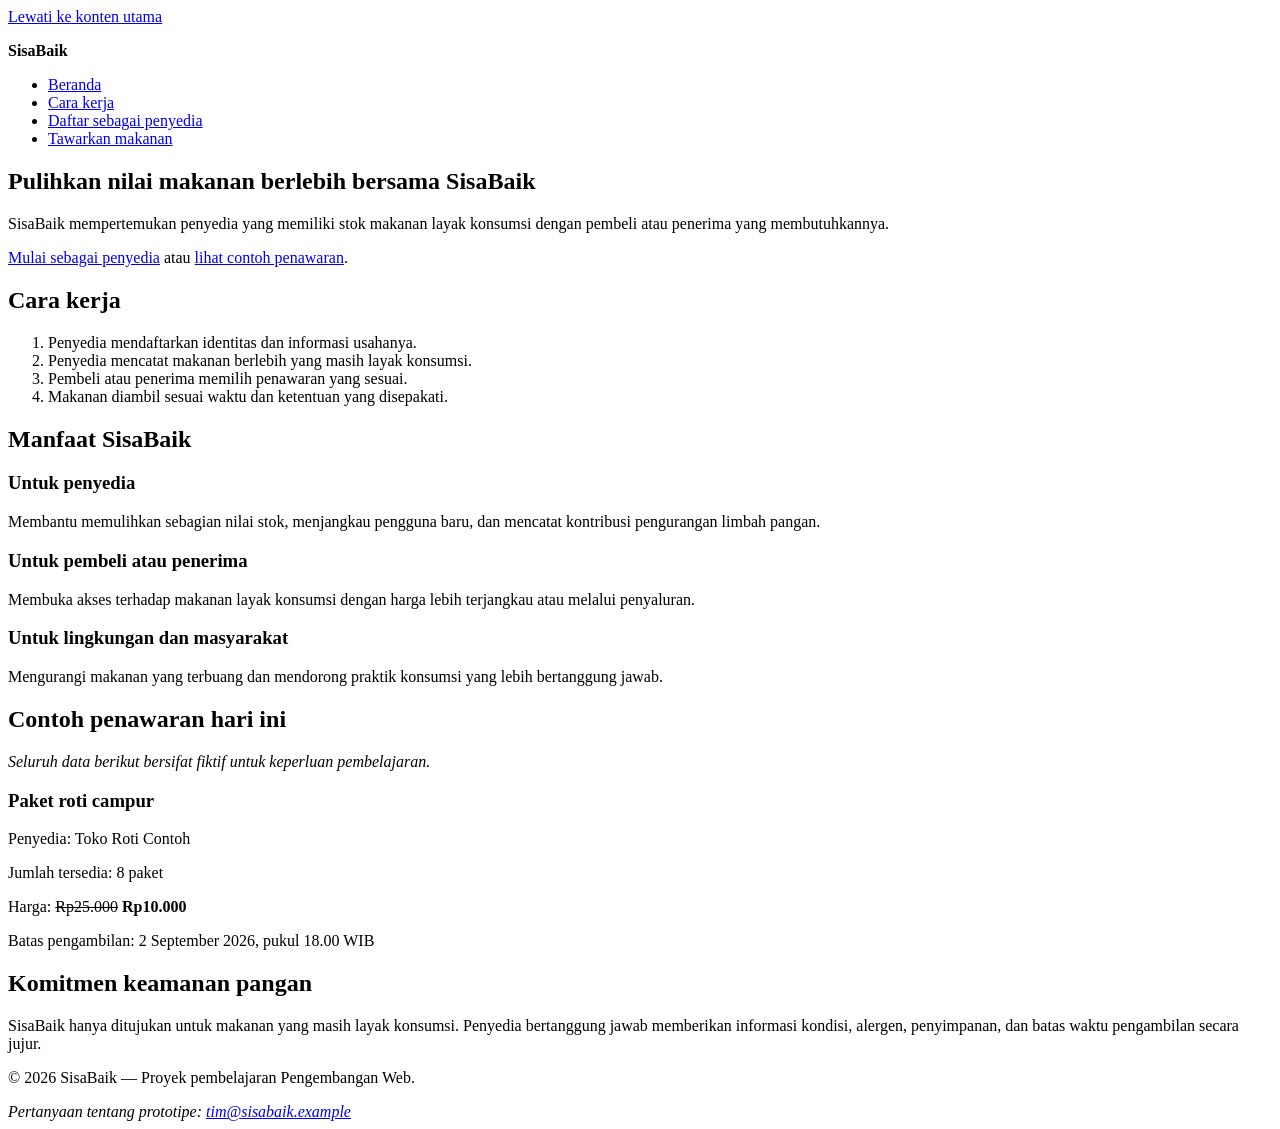
==== index.html @ 8b69a057 "feat: add semantic SisaBaik information page" ====
<!doctype html>
<html lang="id">
<head>
    <meta charset="utf-8">
    <meta name="viewport" content="width=device-width, initial-scale=1">
    <meta
        name="description"
        content="SisaBaik membantu penyedia menawarkan makanan berlebih agar tetap bernilai, terjangkau, dan tidak terbuang."
    >
    <title>Beranda | SisaBaik</title>
</head>

<body>
    <a href="#konten-utama">Lewati ke konten utama</a>

    <header>
        <p><strong>SisaBaik</strong></p>

        <nav aria-label="Navigasi utama">
            <ul>
                <li><a href="index.html" aria-current="page">Beranda</a></li>
                <li><a href="#cara-kerja">Cara kerja</a></li>
                <li><a href="daftar-penyedia.html">Daftar sebagai penyedia</a></li>
                <li><a href="tawarkan-makanan.html">Tawarkan makanan</a></li>
            </ul>
        </nav>
    </header>

    <main id="konten-utama" tabindex="-1">
        <section aria-labelledby="judul-utama">
            <h1 id="judul-utama">Pulihkan nilai makanan berlebih bersama SisaBaik</h1>

            <p>
                SisaBaik mempertemukan penyedia yang memiliki stok makanan layak
                konsumsi dengan pembeli atau penerima yang membutuhkannya.
            </p>

            <p>
            <a href="daftar-penyedia.html">Mulai sebagai penyedia</a>
            atau 
            <a href="#penawaran-contoh">lihat contoh penawaran</a>. 
        </p>
        </section>

    <section id="cara-kerja" aria-labelledby="judul-cara-kerja">
    <h2 id="judul-cara-kerja">Cara kerja</h2>

    <ol>
        <li>Penyedia mendaftarkan identitas dan informasi usahanya.</li>
        <li>Penyedia mencatat makanan berlebih yang masih layak konsumsi.</li>
        <li>Pembeli atau penerima memilih penawaran yang sesuai.</li>
        <li>Makanan diambil sesuai waktu dan ketentuan yang disepakati.</li>
    </ol>
</section>

<section aria-labelledby="judul-manfaat">
    <h2 id="judul-manfaat">Manfaat SisaBaik</h2>

    <article>
        <h3>Untuk penyedia</h3>
        <p>
            Membantu memulihkan sebagian nilai stok, menjangkau pengguna baru,
            dan mencatat kontribusi pengurangan limbah pangan.
        </p>
    </article>

    <article>
        <h3>Untuk pembeli atau penerima</h3>
        <p>
            Membuka akses terhadap makanan layak konsumsi dengan harga lebih
            terjangkau atau melalui penyaluran.
        </p>
    </article>

    <article>
        <h3>Untuk lingkungan dan masyarakat</h3>
        <p>
            Mengurangi makanan yang terbuang dan mendorong praktik konsumsi
            yang lebih bertanggung jawab.
        </p>
    </article>
</section>

<section id="penawaran-contoh" aria-labelledby="judul-penawaran">
    <h2 id="judul-penawaran">Contoh penawaran hari ini</h2>

    <p>
        <em>Seluruh data berikut bersifat fiktif untuk keperluan pembelajaran.</em>
    </p>

    <article>
        <h3>Paket roti campur</h3>

        <p>Penyedia: Toko Roti Contoh</p>

        <p>Jumlah tersedia: <data value="8">8 paket</data></p>

        <p>Harga: <del>Rp25.000</del> <strong>Rp10.000</strong></p>

        <p>
            Batas pengambilan:
            <time datetime="2026-09-02T18:00:00+07:00">
                2 September 2026, pukul 18.00 WIB
            </time>
        </p>
    </article>
</section>

<section aria-labelledby="judul-keamanan">
    <h2 id="judul-keamanan">Komitmen keamanan pangan</h2>

    <p>
        SisaBaik hanya ditujukan untuk makanan yang masih layak konsumsi.
        Penyedia bertanggung jawab memberikan informasi kondisi, alergen,
        penyimpanan, dan batas waktu pengambilan secara jujur.
    </p>
</section>
</main>

<footer>
    <p>&copy; 2026 SisaBaik — Proyek pembelajaran Pengembangan Web.</p>

    <address>
        Pertanyaan tentang prototipe:
        <a href="mailto:tim@sisabaik.example">tim@sisabaik.example</a>
    </address>
</footer>

</body>
</html>
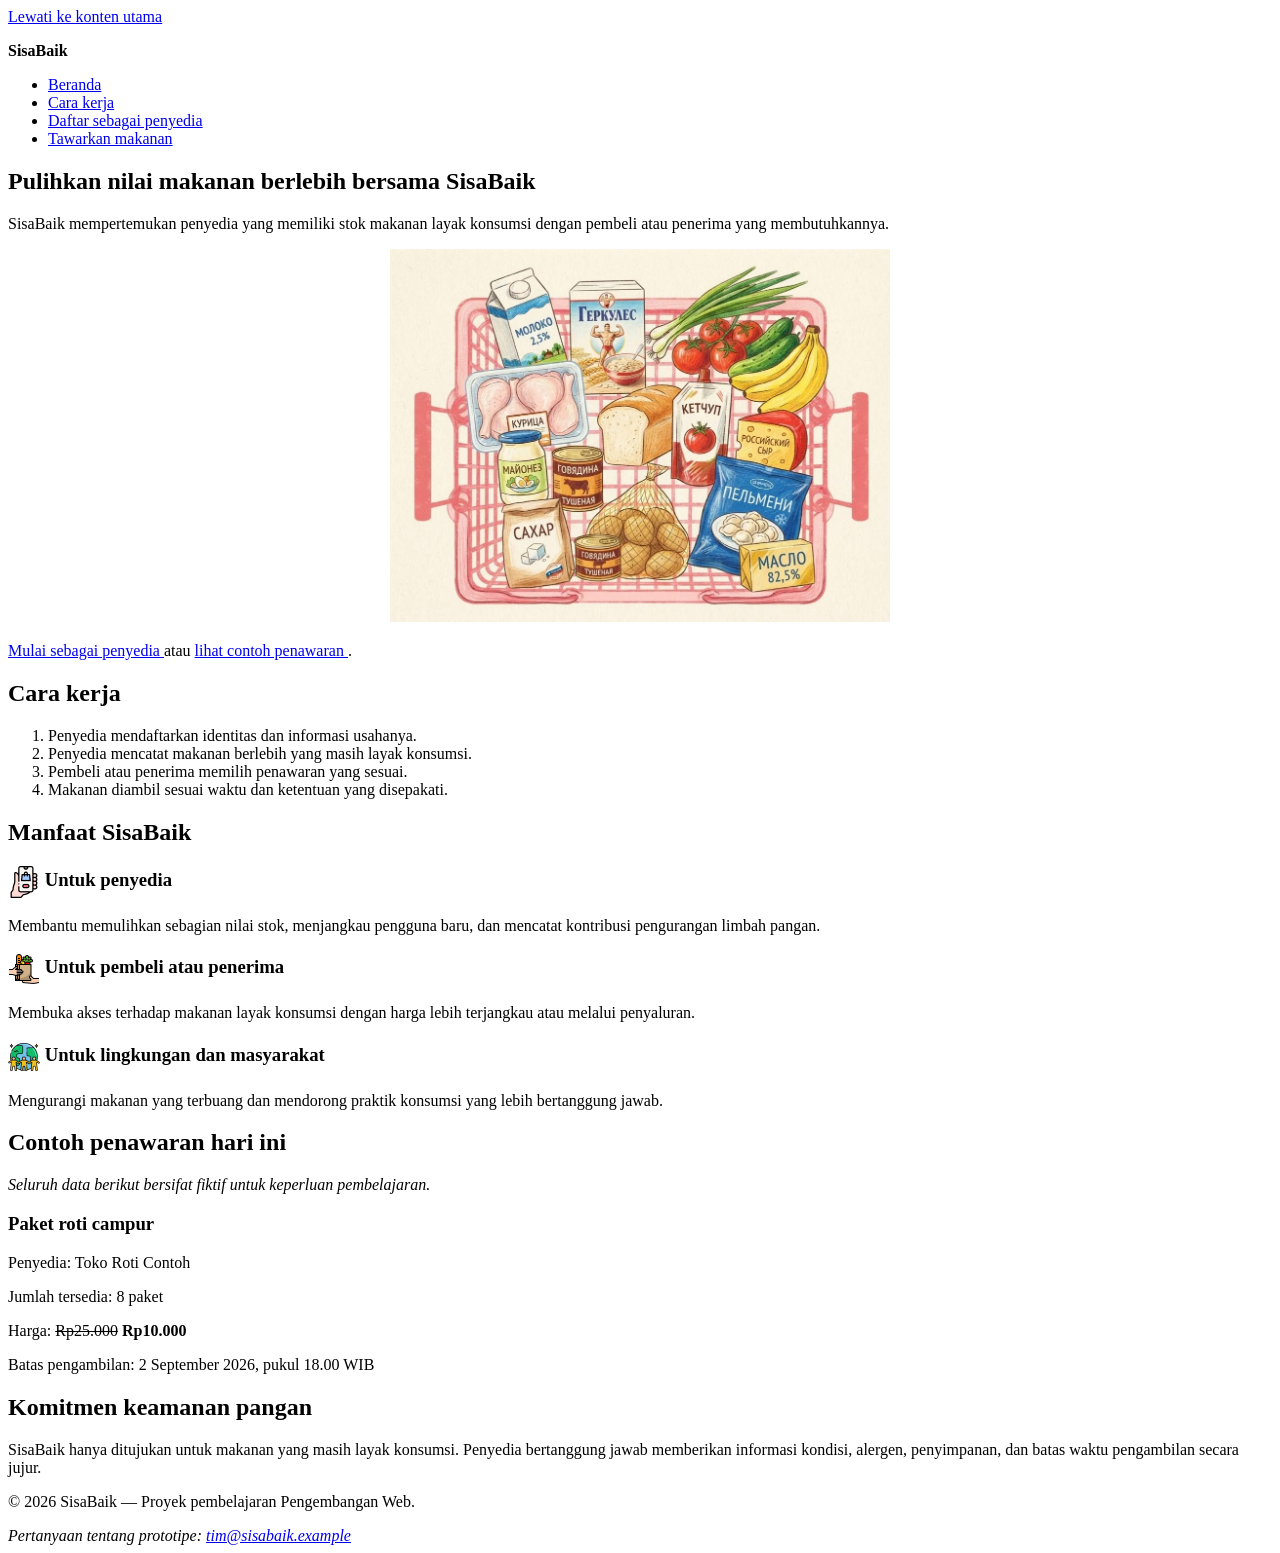
==== commit 09e21576: "feat: add homepage images" ====
--- a/index.html
+++ b/index.html
@@ -3,10 +3,12 @@
 <head>
     <meta charset="utf-8">
     <meta name="viewport" content="width=device-width, initial-scale=1">
+
     <meta
         name="description"
         content="SisaBaik membantu penyedia menawarkan makanan berlebih agar tetap bernilai, terjangkau, dan tidak terbuang."
     >
+
     <title>Beranda | SisaBaik</title>
 </head>
 
@@ -18,113 +20,218 @@
 
         <nav aria-label="Navigasi utama">
             <ul>
-                <li><a href="index.html" aria-current="page">Beranda</a></li>
-                <li><a href="#cara-kerja">Cara kerja</a></li>
-                <li><a href="daftar-penyedia.html">Daftar sebagai penyedia</a></li>
-                <li><a href="tawarkan-makanan.html">Tawarkan makanan</a></li>
+                <li>
+                    <a href="index.html" aria-current="page">Beranda</a>
+                </li>
+
+                <li>
+                    <a href="#cara-kerja">Cara kerja</a>
+                </li>
+
+                <li>
+                    <a href="daftar-penyedia.html">
+                        Daftar sebagai penyedia
+                    </a>
+                </li>
+
+                <li>
+                    <a href="tawarkan-makanan.html">
+                        Tawarkan makanan
+                    </a>
+                </li>
             </ul>
         </nav>
     </header>
 
     <main id="konten-utama" tabindex="-1">
+
         <section aria-labelledby="judul-utama">
-            <h1 id="judul-utama">Pulihkan nilai makanan berlebih bersama SisaBaik</h1>
+            <h1 id="judul-utama">
+                Pulihkan nilai makanan berlebih bersama SisaBaik
+            </h1>
 
             <p>
                 SisaBaik mempertemukan penyedia yang memiliki stok makanan layak
                 konsumsi dengan pembeli atau penerima yang membutuhkannya.
             </p>
 
-            <p>
-            <a href="daftar-penyedia.html">Mulai sebagai penyedia</a>
-            atau 
-            <a href="#penawaran-contoh">lihat contoh penawaran</a>. 
+            <p style="text-align: center;">
+                <img
+                    src="images/makanan-donasi.jpeg"
+                    alt="Ilustrasi makanan layak konsumsi yang akan didonasikan"
+                    width="500"
+                >
+            </p>
+
+            <p>
+                <a href="daftar-penyedia.html">
+                    Mulai sebagai penyedia
+                </a>
+
+                atau
+
+                <a href="#penawaran-contoh">
+                    lihat contoh penawaran
+                </a>.
+            </p>
+        </section>
+
+        <section
+            id="cara-kerja"
+            aria-labelledby="judul-cara-kerja"
+        >
+            <h2 id="judul-cara-kerja">
+                Cara kerja
+            </h2>
+
+            <ol>
+                <li>
+                    Penyedia mendaftarkan identitas dan informasi usahanya.
+                </li>
+
+                <li>
+                    Penyedia mencatat makanan berlebih yang masih layak konsumsi.
+                </li>
+
+                <li>
+                    Pembeli atau penerima memilih penawaran yang sesuai.
+                </li>
+
+                <li>
+                    Makanan diambil sesuai waktu dan ketentuan yang disepakati.
+                </li>
+            </ol>
+        </section>
+
+        <section aria-labelledby="judul-manfaat">
+            <h2 id="judul-manfaat">
+                Manfaat SisaBaik
+            </h2>
+
+            <article>
+                <h3>
+                    <img
+                        src="images/icon-penyedia.jpeg"
+                        alt=""
+                        width="32"
+                        style="vertical-align: middle;"
+                    >
+                    Untuk penyedia
+                </h3>
+
+                <p>
+                    Membantu memulihkan sebagian nilai stok, menjangkau pengguna baru,
+                    dan mencatat kontribusi pengurangan limbah pangan.
+                </p>
+            </article>
+
+            <article>
+                <h3>
+                    <img
+                        src="images/icon-pembeli.jpeg"
+                        alt=""
+                        width="32"
+                        style="vertical-align: middle;"
+                    >
+                    Untuk pembeli atau penerima
+                </h3>
+
+                <p>
+                    Membuka akses terhadap makanan layak konsumsi dengan harga lebih
+                    terjangkau atau melalui penyaluran.
+                </p>
+            </article>
+
+            <article>
+                <h3>
+                    <img
+                        src="images/icon-social.jpeg"
+                        alt=""
+                        width="32"
+                        style="vertical-align: middle;"
+                    >
+                    Untuk lingkungan dan masyarakat
+                </h3>
+
+                <p>
+                    Mengurangi makanan yang terbuang dan mendorong praktik konsumsi
+                    yang lebih bertanggung jawab.
+                </p>
+            </article>
+        </section>
+
+        <section
+            id="penawaran-contoh"
+            aria-labelledby="judul-penawaran"
+        >
+            <h2 id="judul-penawaran">
+                Contoh penawaran hari ini
+            </h2>
+
+            <p>
+                <em>
+                    Seluruh data berikut bersifat fiktif untuk keperluan pembelajaran.
+                </em>
+            </p>
+
+            <article>
+                <h3>
+                    Paket roti campur
+                </h3>
+
+                <p>
+                    Penyedia: Toko Roti Contoh
+                </p>
+
+                <p>
+                    Jumlah tersedia:
+                    <data value="8">
+                        8 paket
+                    </data>
+                </p>
+
+                <p>
+                    Harga:
+                    <del>Rp25.000</del>
+                    <strong>Rp10.000</strong>
+                </p>
+
+                <p>
+                    Batas pengambilan:
+
+                    <time datetime="2026-09-02T18:00:00+07:00">
+                        2 September 2026, pukul 18.00 WIB
+                    </time>
+                </p>
+            </article>
+        </section>
+
+        <section aria-labelledby="judul-keamanan">
+            <h2 id="judul-keamanan">
+                Komitmen keamanan pangan
+            </h2>
+
+            <p>
+                SisaBaik hanya ditujukan untuk makanan yang masih layak konsumsi.
+                Penyedia bertanggung jawab memberikan informasi kondisi, alergen,
+                penyimpanan, dan batas waktu pengambilan secara jujur.
+            </p>
+        </section>
+
+    </main>
+
+    <footer>
+        <p>
+            &copy; 2026 SisaBaik — Proyek pembelajaran Pengembangan Web.
         </p>
-        </section>
-
-    <section id="cara-kerja" aria-labelledby="judul-cara-kerja">
-    <h2 id="judul-cara-kerja">Cara kerja</h2>
-
-    <ol>
-        <li>Penyedia mendaftarkan identitas dan informasi usahanya.</li>
-        <li>Penyedia mencatat makanan berlebih yang masih layak konsumsi.</li>
-        <li>Pembeli atau penerima memilih penawaran yang sesuai.</li>
-        <li>Makanan diambil sesuai waktu dan ketentuan yang disepakati.</li>
-    </ol>
-</section>
-
-<section aria-labelledby="judul-manfaat">
-    <h2 id="judul-manfaat">Manfaat SisaBaik</h2>
-
-    <article>
-        <h3>Untuk penyedia</h3>
-        <p>
-            Membantu memulihkan sebagian nilai stok, menjangkau pengguna baru,
-            dan mencatat kontribusi pengurangan limbah pangan.
-        </p>
-    </article>
-
-    <article>
-        <h3>Untuk pembeli atau penerima</h3>
-        <p>
-            Membuka akses terhadap makanan layak konsumsi dengan harga lebih
-            terjangkau atau melalui penyaluran.
-        </p>
-    </article>
-
-    <article>
-        <h3>Untuk lingkungan dan masyarakat</h3>
-        <p>
-            Mengurangi makanan yang terbuang dan mendorong praktik konsumsi
-            yang lebih bertanggung jawab.
-        </p>
-    </article>
-</section>
-
-<section id="penawaran-contoh" aria-labelledby="judul-penawaran">
-    <h2 id="judul-penawaran">Contoh penawaran hari ini</h2>
-
-    <p>
-        <em>Seluruh data berikut bersifat fiktif untuk keperluan pembelajaran.</em>
-    </p>
-
-    <article>
-        <h3>Paket roti campur</h3>
-
-        <p>Penyedia: Toko Roti Contoh</p>
-
-        <p>Jumlah tersedia: <data value="8">8 paket</data></p>
-
-        <p>Harga: <del>Rp25.000</del> <strong>Rp10.000</strong></p>
-
-        <p>
-            Batas pengambilan:
-            <time datetime="2026-09-02T18:00:00+07:00">
-                2 September 2026, pukul 18.00 WIB
-            </time>
-        </p>
-    </article>
-</section>
-
-<section aria-labelledby="judul-keamanan">
-    <h2 id="judul-keamanan">Komitmen keamanan pangan</h2>
-
-    <p>
-        SisaBaik hanya ditujukan untuk makanan yang masih layak konsumsi.
-        Penyedia bertanggung jawab memberikan informasi kondisi, alergen,
-        penyimpanan, dan batas waktu pengambilan secara jujur.
-    </p>
-</section>
-</main>
-
-<footer>
-    <p>&copy; 2026 SisaBaik — Proyek pembelajaran Pengembangan Web.</p>
-
-    <address>
-        Pertanyaan tentang prototipe:
-        <a href="mailto:tim@sisabaik.example">tim@sisabaik.example</a>
-    </address>
-</footer>
+
+        <address>
+            Pertanyaan tentang prototipe:
+            <a href="mailto:tim@sisabaik.example">
+                tim@sisabaik.example
+            </a>
+        </address>
+    </footer>
 
 </body>
 </html>
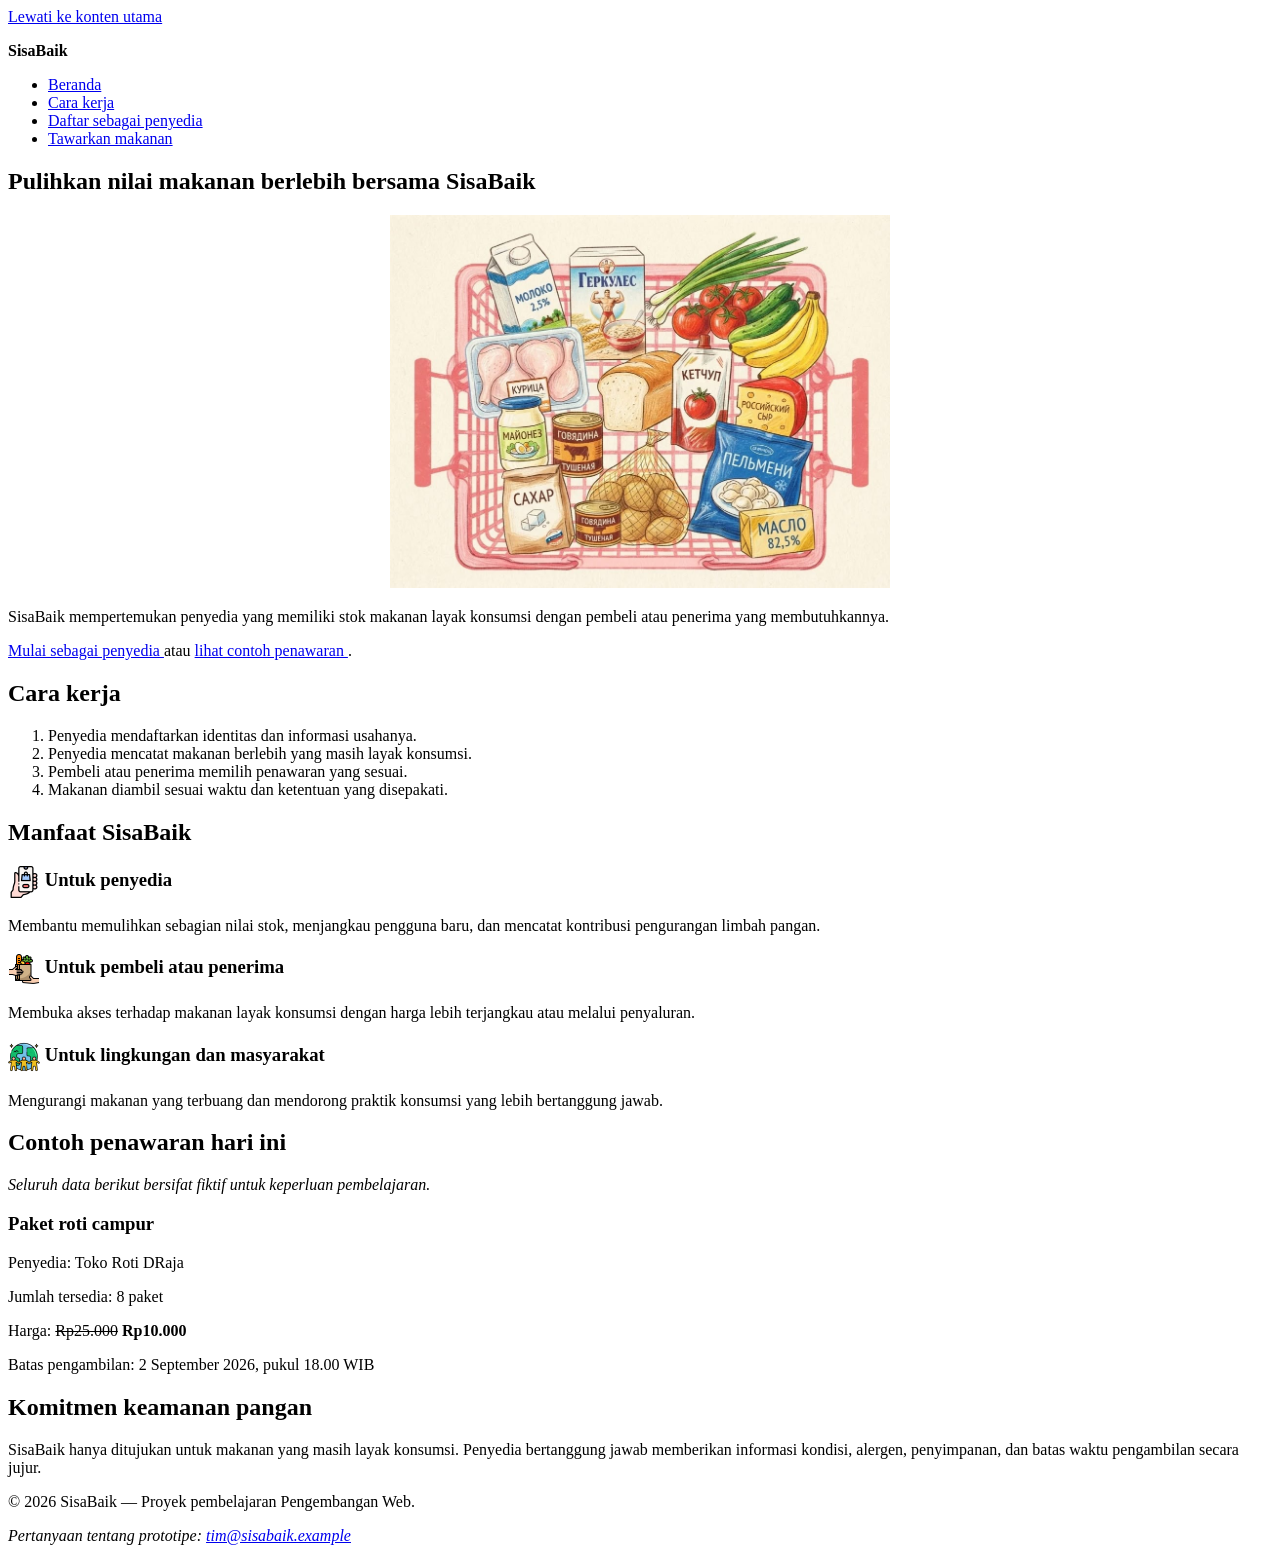
==== commit 43117bb2: "feat: update homepage images" ====
--- a/index.html
+++ b/index.html
@@ -49,11 +49,6 @@
             <h1 id="judul-utama">
                 Pulihkan nilai makanan berlebih bersama SisaBaik
             </h1>
-
-            <p>
-                SisaBaik mempertemukan penyedia yang memiliki stok makanan layak
-                konsumsi dengan pembeli atau penerima yang membutuhkannya.
-            </p>
 
             <p style="text-align: center;">
                 <img
@@ -62,6 +57,12 @@
                     width="500"
                 >
             </p>
+
+            <p>
+                SisaBaik mempertemukan penyedia yang memiliki stok makanan layak
+                konsumsi dengan pembeli atau penerima yang membutuhkannya.
+            </p>
+
 
             <p>
                 <a href="daftar-penyedia.html">
@@ -180,7 +181,7 @@
                 </h3>
 
                 <p>
-                    Penyedia: Toko Roti Contoh
+                    Penyedia: Toko Roti DRaja
                 </p>
 
                 <p>
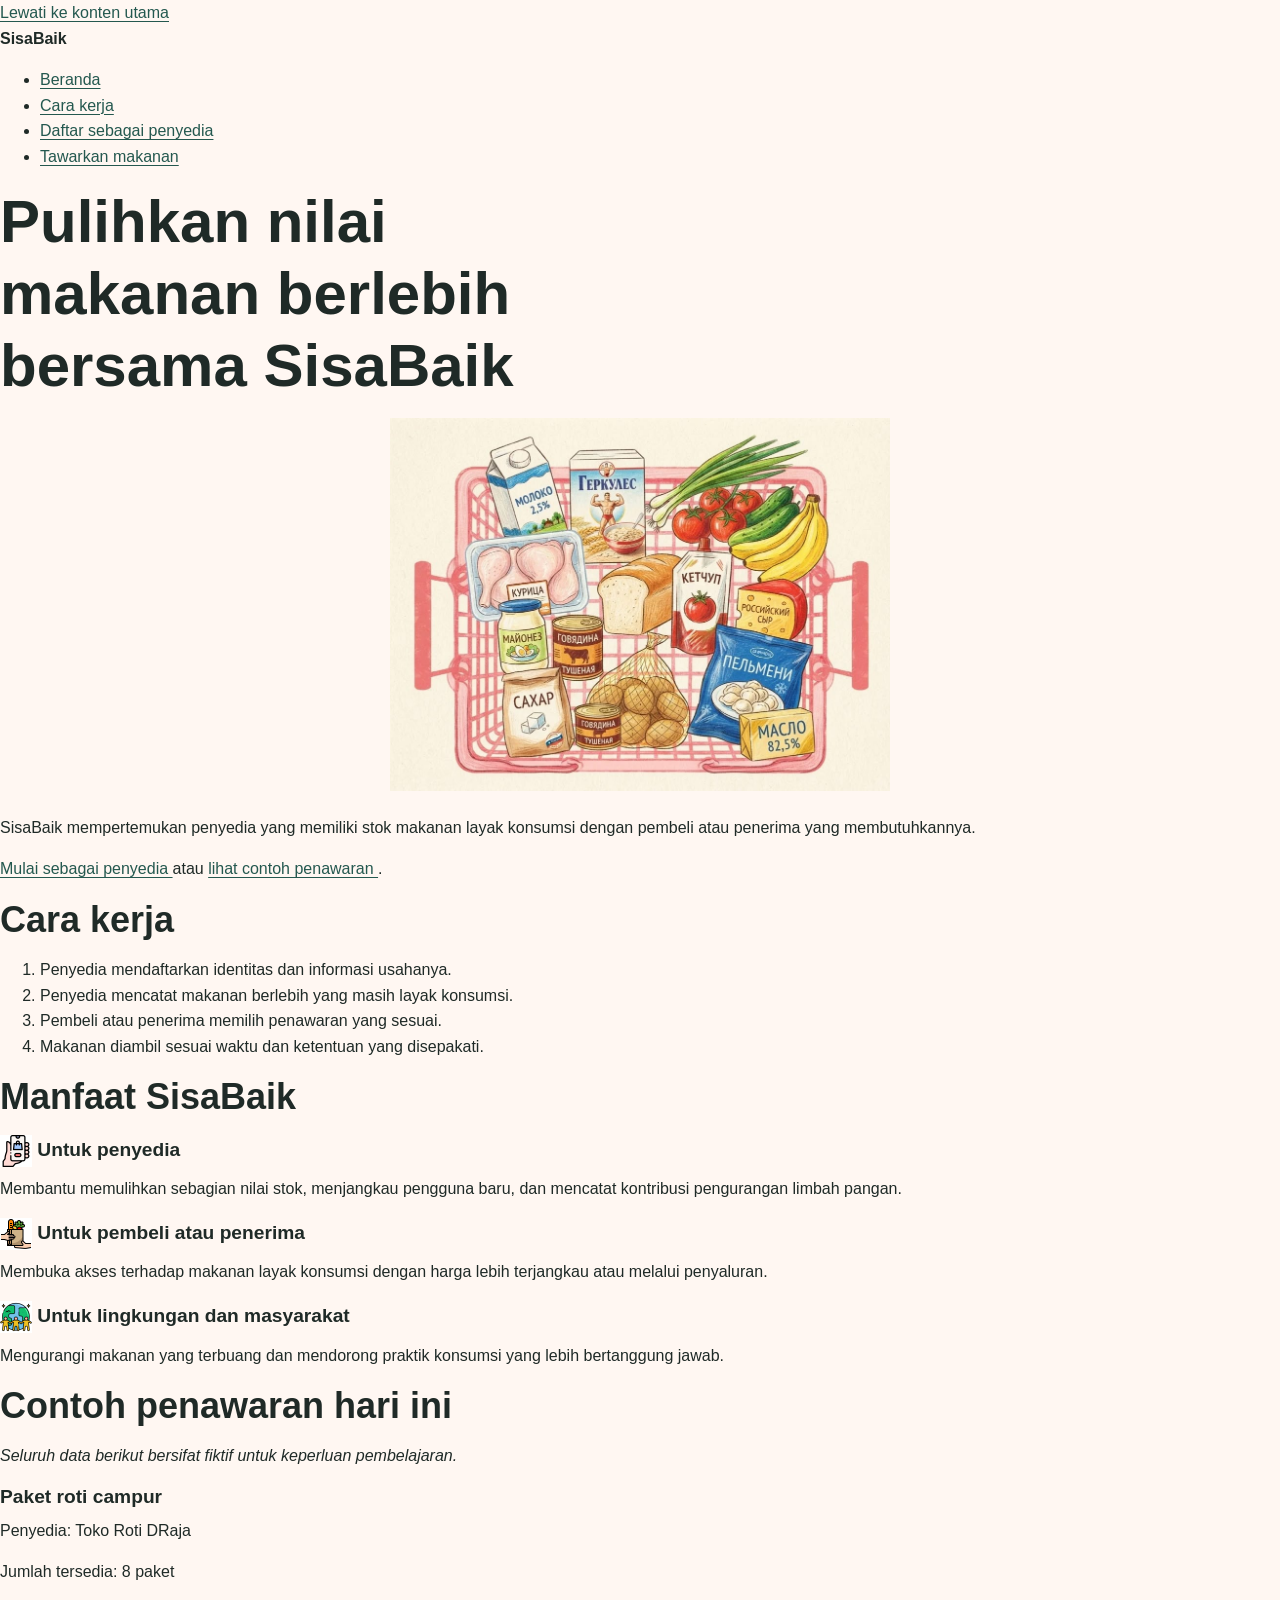
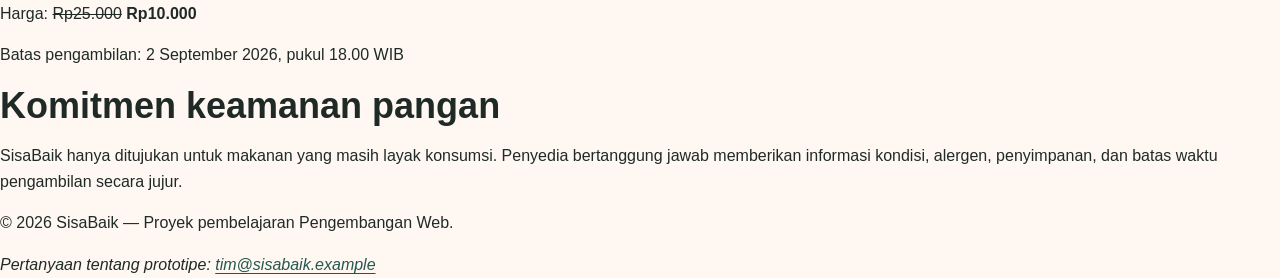
==== commit 0294edfe: "feat: add responsive SisaBaik visual system" ====
--- a/index.html
+++ b/index.html
@@ -10,6 +10,8 @@
     >
 
     <title>Beranda | SisaBaik</title>
+    
+    <link rel="stylesheet" href="styles.css">
 </head>
 
 <body>
--- a/styles.css
+++ b/styles.css
@@ -0,0 +1,409 @@
+:root {
+    --color-primary: #2f6f63;
+    --color-primary-dark: #24584f;
+    --color-primary-soft: #eaf5f1;
+
+    --color-accent: #d97757;
+
+    --color-text: #1f2a27;
+    --color-muted: #5f6f69;
+
+    --color-surface: #ffffff;
+    --color-background: #fff7f2;
+
+    --color-border: #d8e1dd;
+    --color-danger: #a52a2a;
+
+    --shadow-card: 0 0.5rem 1.5rem rgb(31 42 39 / 10%);
+
+    --radius-small: 0.5rem;
+    --radius-medium: 0.9rem;
+    --radius-large: 1.4rem;
+
+    --content-width: 72rem;
+}
+*,
+*::before,
+*::after {
+    box-sizing: border-box;
+}
+html {
+    scroll-behavior: smooth;
+}
+body {
+    margin: 0;
+    background: var(--color-background);
+    color: var(--color-text);
+    font-family: Arial, Helvetica, sans-serif;
+    font-size: 1rem;
+    line-height: 1.6;
+}
+
+h1,
+h2,
+h3,
+p {
+    margin-block-start: 0;
+}
+
+h1,
+h2,
+h3 {
+    line-height: 1.2;
+}
+
+h1 {
+    max-width: 18ch;
+    margin-block-end: 1rem;
+    font-size: clamp(2rem, 7vw, 3.75rem);
+}
+
+h2 {
+    margin-block-end: 1rem;
+    font-size: clamp(1.5rem, 4vw, 2.25rem);
+}
+
+h3 {
+    margin-block-end: 0.6rem;
+    font-size: 1.2rem;
+}
+
+a {
+    color: var(--color-primary-dark);
+    text-underline-offset: 0.2em;
+}
+
+a:hover {
+    text-decoration-thickness: 0.18em;
+}
+
+:focus-visible {
+    outline: 0.2rem solid var(--color-accent);
+    outline-offset: 0.2rem;
+}
+.skip-link {
+    position: absolute;
+    inset-block-start: 0.5rem;
+    inset-inline-start: 0.5rem;
+    z-index: 100;
+    padding: 0.7rem 1rem;
+    border-radius: var(--radius-small);
+    background: var(--color-text);
+    color: var(--color-surface);
+    transform: translateY(-180%);
+}
+.skip-link:focus {
+    transform: translateY(0);
+}
+.container {
+    width: min(100% - 2rem, var(--content-width));
+    margin-inline: auto;
+}
+.site-header {
+    background: var(--color-surface);
+    border-block-end: 0.0625rem solid var(--color-border);
+}
+.header-layout {
+    display: flex;
+    flex-direction: column;
+    gap: 0.75rem;
+    padding-block: 1rem;
+}
+.brand {
+    margin: 0;
+    color: var(--color-primary-dark);
+    font-size: 1.4rem;
+    font-weight: 700;
+}
+
+.nav-list {
+    display: flex;
+    flex-wrap: wrap;
+    gap: 0.5rem 1rem;
+    margin: 0;
+    padding: 0;
+    list-style: none;
+}
+
+.nav-list a {
+    display: inline-block;
+    padding-block: 0.35rem;
+    font-weight: 700;
+}
+.nav-list a[aria-current="page"] {
+    color: var(--color-primary);
+    text-decoration-thickness: 0.2em;
+}
+.hero {
+    padding-block: clamp(3rem, 10vw, 7rem);
+    background:
+        linear-gradient(
+            135deg,
+            rgb(255 237 227 / 95%),
+            rgb(255 255 255 / 92%)
+        );
+}
+.hero-layout {
+    display: grid;
+    gap: 2rem;
+    align-items: center;
+}
+
+.eyebrow {
+    margin-block-end: 0.5rem;
+    color: var(--color-primary-dark);
+    font-weight: 700;
+    letter-spacing: 0.05em;
+    text-transform: uppercase;
+}
+.lead {
+    max-width: 62ch;
+    color: var(--color-muted);
+    font-size: 1.1rem;
+}
+.hero-panel {
+    padding: 1.5rem;
+    border: 0.0625rem solid var(--color-border);
+    border-radius: var(--radius-large);
+    background: var(--color-surface);
+    box-shadow: var(--shadow-card);
+}
+.hero-panel strong {
+    display: block;
+    color: var(--color-primary-dark);
+    font-size: 2rem;
+}
+.button-group,
+.form-actions {
+    display: flex;
+    flex-wrap: wrap;
+    gap: 0.75rem;
+    align-items: center;
+}
+.button {
+    display: inline-block;
+    padding: 0.75rem 1rem;
+    border: 0.125rem solid var(--color-primary);
+    border-radius: var(--radius-small);
+    background: var(--color-primary);
+    color: var(--color-surface);
+    font: inherit;
+    font-weight: 700;
+    line-height: 1.2;
+    text-decoration: none;
+    cursor: pointer;
+}
+.button:hover {
+    background: var(--color-primary-dark);
+    border-color: var(--color-primary-dark);
+}
+.button-secondary {
+    background: transparent;
+    color: var(--color-primary-dark);
+}
+.section {
+    padding-block: clamp(2.5rem, 7vw, 5rem);
+}
+.section-alt {
+    background: var(--color-surface);
+}
+.section-intro {
+    max-width: 65ch;
+    color: var(--color-muted);
+}
+.steps-grid,
+.benefit-grid,
+.offer-grid {
+    display: grid;
+    grid-template-columns: 1fr;
+    gap: 1rem;
+}
+.card {
+    padding: 1.25rem;
+    border: 0.0625rem solid var(--color-border);
+    border-radius: var(--radius-medium);
+    background: var(--color-surface);
+    box-shadow: var(--shadow-card);
+}
+.step-number {
+    display: inline-grid;
+    width: 2.25rem;
+    height: 2.25rem;
+    margin-block-end: 0.75rem;
+    place-items: center;
+    border-radius: 50%;
+    background: var(--color-primary-soft);
+    color: var(--color-primary-dark);
+    font-weight: 700;
+}
+.offer-card {
+    display: flex;
+    flex-direction: column;
+    overflow: hidden;
+    border: 0.0625rem solid var(--color-border);
+    border-radius: var(--radius-medium);
+    background: var(--color-surface);
+    box-shadow: var(--shadow-card);
+}
+.offer-card__visual {
+    min-height: 8rem;
+    background: linear-gradient(
+        135deg,
+        var(--color-primary),
+        var(--color-primary-dark)
+    );
+}
+.offer-card__content {
+    display: flex;
+    flex: 1;
+    flex-direction: column;
+    padding: 1.25rem;
+}
+.offer-card__meta {
+    color: var(--color-muted);
+}
+.offer-card__price {
+    margin-block-start: auto;
+    font-size: 1.15rem;
+}
+.badge {
+    display: inline-block;
+    width: fit-content;
+    margin-block-end: 0.75rem;
+    padding: 0.25rem 0.6rem;
+    border-radius: 999px;
+    background: var(--color-primary-soft);
+    color: var(--color-primary-dark);
+    font-size: 0.85rem;
+    font-weight: 700;
+}
+.notice {
+    padding: 1rem;
+    border-inline-start: 0.3rem solid var(--color-primary);
+    border-radius: var(--radius-small);
+    background: var(--color-primary-soft);
+}
+.page-heading {
+    padding-block: clamp(2.5rem, 7vw, 5rem) 2rem;
+}
+.form-card {
+    max-width: 56rem;
+    margin-block-end: 3rem;
+    padding: clamp(1rem, 4vw, 2rem);
+    border: 0.0625rem solid var(--color-border);
+    border-radius: var(--radius-large);
+    background: var(--color-surface);
+    box-shadow: var(--shadow-card);
+}
+.form-section {
+    margin: 0 0 1.5rem;
+    padding: 1.25rem;
+    border: 0.0625rem solid var(--color-border);
+    border-radius: var(--radius-medium);
+}
+.form-section legend {
+    padding-inline: 0.4rem;
+    color: var(--color-primary-dark);
+    font-size: 1.1rem;
+    font-weight: 700;
+}
+
+label {
+    display: inline-block;
+    margin-block-end: 0.35rem;
+    font-weight: 700;
+}
+
+input,
+select,
+textarea {
+    width: 100%;
+    padding: 0.7rem 0.75rem;
+    border: 0.0625rem solid #809087;
+    border-radius: var(--radius-small);
+    background: var(--color-surface);
+    color: var(--color-text);
+    font: inherit;
+}
+
+textarea {
+    resize: vertical;
+}
+
+input:focus,
+select:focus,
+textarea:focus {
+    border-color: var(--color-primary-dark);
+}
+
+input[type="checkbox"],
+input[type="radio"] {
+    width: 1.1rem;
+    height: 1.1rem;
+    margin: 0.2rem 0 0;
+    accent-color: var(--color-primary);
+}
+
+.required-note {
+    color: var(--color-muted);
+}
+
+.site-footer {
+    padding-block: 2rem;
+    background: var(--color-primary-dark);
+    color: var(--color-surface);
+}
+
+.site-footer a {
+    color: var(--color-surface);
+}
+
+.footer-layout {
+    display: flex;
+    flex-direction: column;
+    gap: 0.5rem;
+}
+
+.footer-layout p,
+.footer-layout address {
+    margin: 0;
+}
+
+@media (min-width: 48rem) {
+    .header-layout {
+        flex-direction: row;
+        justify-content: space-between;
+        align-items: center;
+    }
+
+    .hero-layout {
+        grid-template-columns: minmax(0, 1.5fr) minmax(15rem, 0.7fr);
+    }
+
+    .steps-grid,
+    .benefit-grid {
+        grid-template-columns: repeat(3, minmax(0, 1fr));
+    }
+
+    .offer-grid {
+        grid-template-columns: repeat(2, minmax(0, 1fr));
+    }
+
+    .footer-layout {
+        flex-direction: row;
+        justify-content: space-between;
+        align-items: center;
+    }
+}
+
+@media (min-width: 68rem) {
+    .offer-grid {
+        grid-template-columns: repeat(3, minmax(0, 1fr));
+    }
+}
+
+@media (prefers-reduced-motion: reduce) {
+    html {
+        scroll-behavior: auto;
+    }
+}
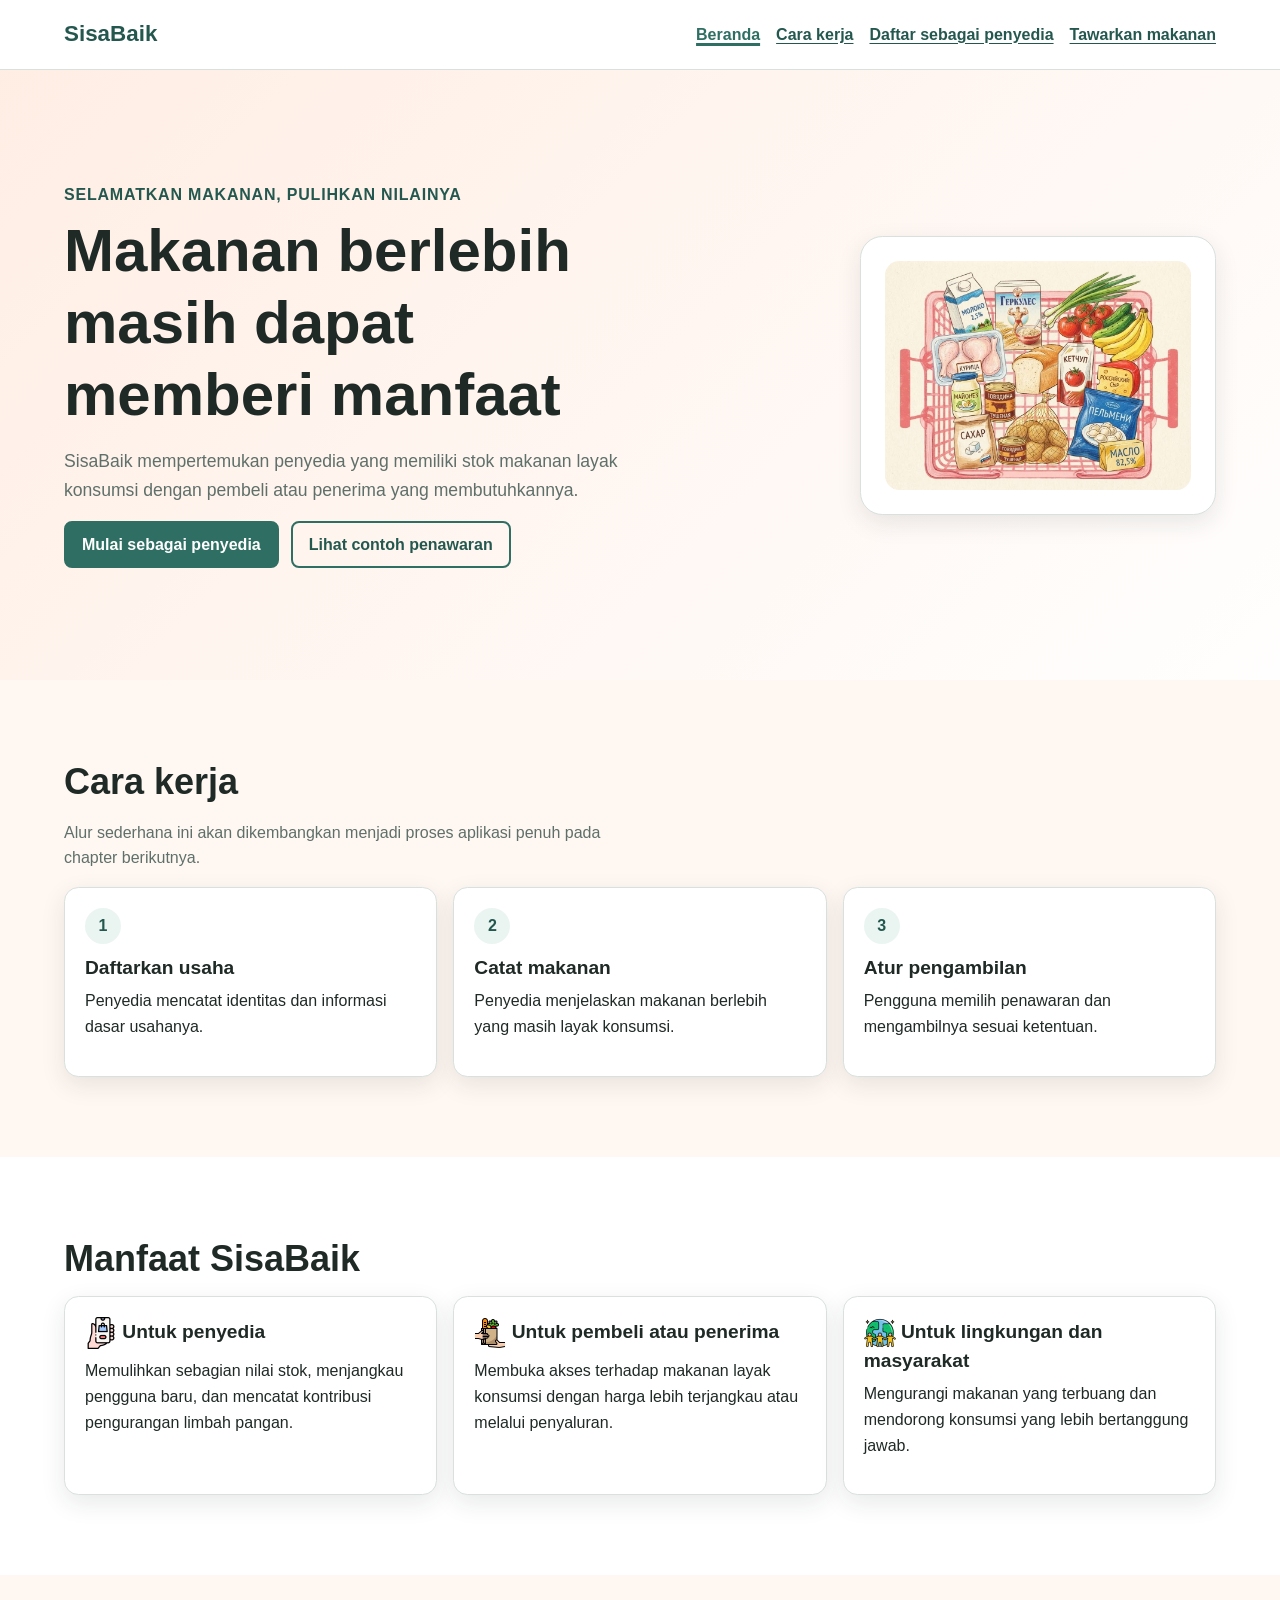
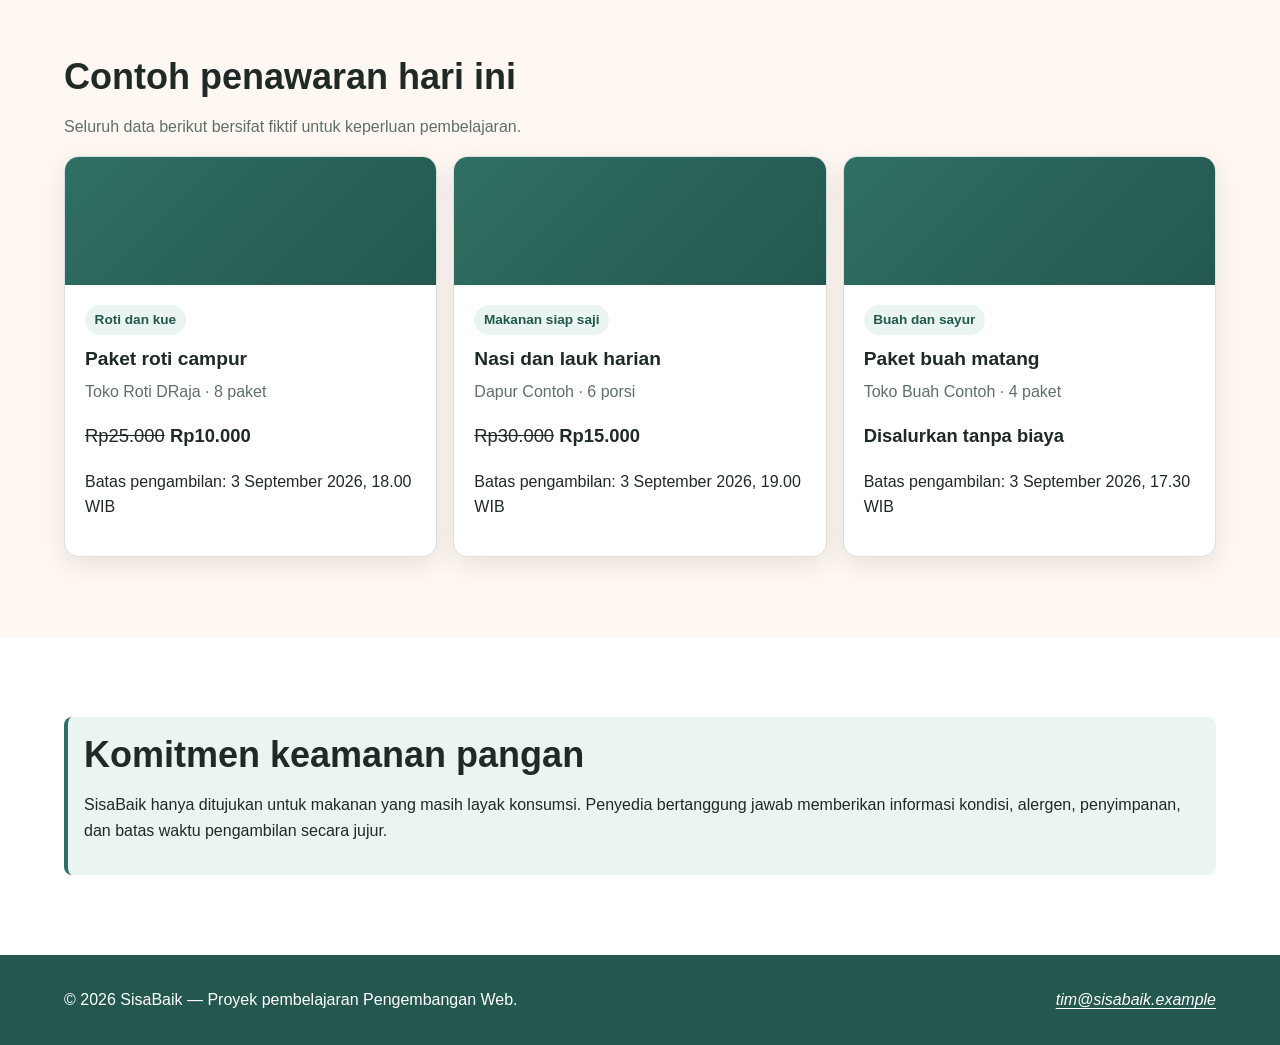
==== commit 0255e87a: "style: apply responsive layout to SisaBaik pages" ====
--- a/index.html
+++ b/index.html
@@ -10,230 +10,474 @@
     >
 
     <title>Beranda | SisaBaik</title>
-    
+
     <link rel="stylesheet" href="styles.css">
 </head>
 
 <body>
-    <a href="#konten-utama">Lewati ke konten utama</a>
-
-    <header>
-        <p><strong>SisaBaik</strong></p>
-
-        <nav aria-label="Navigasi utama">
-            <ul>
-                <li>
-                    <a href="index.html" aria-current="page">Beranda</a>
-                </li>
-
-                <li>
-                    <a href="#cara-kerja">Cara kerja</a>
-                </li>
-
-                <li>
-                    <a href="daftar-penyedia.html">
-                        Daftar sebagai penyedia
-                    </a>
-                </li>
-
-                <li>
-                    <a href="tawarkan-makanan.html">
-                        Tawarkan makanan
-                    </a>
-                </li>
-            </ul>
-        </nav>
+
+    <a class="skip-link" href="#konten-utama">
+        Lewati ke konten utama
+    </a>
+
+    <header class="site-header">
+        <div class="container header-layout">
+
+            <p class="brand">
+                SisaBaik
+            </p>
+
+            <nav aria-label="Navigasi utama">
+                <ul class="nav-list">
+
+                    <li>
+                        <a href="index.html" aria-current="page">
+                            Beranda
+                        </a>
+                    </li>
+
+                    <li>
+                        <a href="#cara-kerja">
+                            Cara kerja
+                        </a>
+                    </li>
+
+                    <li>
+                        <a href="daftar-penyedia.html">
+                            Daftar sebagai penyedia
+                        </a>
+                    </li>
+
+                    <li>
+                        <a href="tawarkan-makanan.html">
+                            Tawarkan makanan
+                        </a>
+                    </li>
+
+                </ul>
+            </nav>
+
+        </div>
     </header>
 
+
     <main id="konten-utama" tabindex="-1">
 
-        <section aria-labelledby="judul-utama">
-            <h1 id="judul-utama">
-                Pulihkan nilai makanan berlebih bersama SisaBaik
-            </h1>
-
-            <p style="text-align: center;">
-                <img
-                    src="images/makanan-donasi.jpeg"
-                    alt="Ilustrasi makanan layak konsumsi yang akan didonasikan"
-                    width="500"
+        <section
+            class="hero"
+            aria-labelledby="judul-utama"
+        >
+            <div class="container hero-layout">
+
+                <div>
+
+                    <p class="eyebrow">
+                        Selamatkan makanan, pulihkan nilainya
+                    </p>
+
+                    <h1 id="judul-utama">
+                        Makanan berlebih masih dapat memberi manfaat
+                    </h1>
+
+                    <p class="lead">
+                        SisaBaik mempertemukan penyedia yang memiliki stok makanan
+                        layak konsumsi dengan pembeli atau penerima yang
+                        membutuhkannya.
+                    </p>
+
+                    <div class="button-group">
+
+                        <a
+                            class="button"
+                            href="daftar-penyedia.html"
+                        >
+                            Mulai sebagai penyedia
+                        </a>
+
+                        <a
+                            class="button button-secondary"
+                            href="#penawaran-contoh"
+                        >
+                            Lihat contoh penawaran
+                        </a>
+
+                    </div>
+
+                </div>
+
+
+                <aside
+                    class="hero-panel"
+                    aria-label="Ilustrasi donasi makanan SisaBaik"
                 >
-            </p>
-
-            <p>
-                SisaBaik mempertemukan penyedia yang memiliki stok makanan layak
-                konsumsi dengan pembeli atau penerima yang membutuhkannya.
-            </p>
-
-
-            <p>
-                <a href="daftar-penyedia.html">
-                    Mulai sebagai penyedia
-                </a>
-
-                atau
-
-                <a href="#penawaran-contoh">
-                    lihat contoh penawaran
-                </a>.
-            </p>
+                    <img
+                        src="images/makanan-donasi.jpeg"
+                        alt="Ilustrasi makanan layak konsumsi yang akan didonasikan"
+                        style="width: 100%; height: auto; display: block; border-radius: 0.9rem;"
+                    >
+                </aside>
+
+            </div>
         </section>
 
+
         <section
+            class="section"
             id="cara-kerja"
             aria-labelledby="judul-cara-kerja"
         >
-            <h2 id="judul-cara-kerja">
-                Cara kerja
-            </h2>
-
-            <ol>
-                <li>
-                    Penyedia mendaftarkan identitas dan informasi usahanya.
-                </li>
-
-                <li>
-                    Penyedia mencatat makanan berlebih yang masih layak konsumsi.
-                </li>
-
-                <li>
-                    Pembeli atau penerima memilih penawaran yang sesuai.
-                </li>
-
-                <li>
-                    Makanan diambil sesuai waktu dan ketentuan yang disepakati.
-                </li>
-            </ol>
+            <div class="container">
+
+                <h2 id="judul-cara-kerja">
+                    Cara kerja
+                </h2>
+
+                <p class="section-intro">
+                    Alur sederhana ini akan dikembangkan menjadi proses aplikasi
+                    penuh pada chapter berikutnya.
+                </p>
+
+                <div class="steps-grid">
+
+                    <article class="card">
+
+                        <span
+                            class="step-number"
+                            aria-hidden="true"
+                        >
+                            1
+                        </span>
+
+                        <h3>
+                            Daftarkan usaha
+                        </h3>
+
+                        <p>
+                            Penyedia mencatat identitas dan informasi dasar
+                            usahanya.
+                        </p>
+
+                    </article>
+
+
+                    <article class="card">
+
+                        <span
+                            class="step-number"
+                            aria-hidden="true"
+                        >
+                            2
+                        </span>
+
+                        <h3>
+                            Catat makanan
+                        </h3>
+
+                        <p>
+                            Penyedia menjelaskan makanan berlebih yang masih
+                            layak konsumsi.
+                        </p>
+
+                    </article>
+
+
+                    <article class="card">
+
+                        <span
+                            class="step-number"
+                            aria-hidden="true"
+                        >
+                            3
+                        </span>
+
+                        <h3>
+                            Atur pengambilan
+                        </h3>
+
+                        <p>
+                            Pengguna memilih penawaran dan mengambilnya sesuai
+                            ketentuan.
+                        </p>
+
+                    </article>
+
+                </div>
+
+            </div>
         </section>
 
-        <section aria-labelledby="judul-manfaat">
-            <h2 id="judul-manfaat">
-                Manfaat SisaBaik
-            </h2>
-
-            <article>
-                <h3>
-                    <img
-                        src="images/icon-penyedia.jpeg"
-                        alt=""
-                        width="32"
-                        style="vertical-align: middle;"
-                    >
-                    Untuk penyedia
-                </h3>
-
-                <p>
-                    Membantu memulihkan sebagian nilai stok, menjangkau pengguna baru,
-                    dan mencatat kontribusi pengurangan limbah pangan.
-                </p>
-            </article>
-
-            <article>
-                <h3>
-                    <img
-                        src="images/icon-pembeli.jpeg"
-                        alt=""
-                        width="32"
-                        style="vertical-align: middle;"
-                    >
-                    Untuk pembeli atau penerima
-                </h3>
-
-                <p>
-                    Membuka akses terhadap makanan layak konsumsi dengan harga lebih
-                    terjangkau atau melalui penyaluran.
-                </p>
-            </article>
-
-            <article>
-                <h3>
-                    <img
-                        src="images/icon-social.jpeg"
-                        alt=""
-                        width="32"
-                        style="vertical-align: middle;"
-                    >
-                    Untuk lingkungan dan masyarakat
-                </h3>
-
-                <p>
-                    Mengurangi makanan yang terbuang dan mendorong praktik konsumsi
-                    yang lebih bertanggung jawab.
-                </p>
-            </article>
+
+        <section
+            class="section section-alt"
+            aria-labelledby="judul-manfaat"
+        >
+            <div class="container">
+
+                <h2 id="judul-manfaat">
+                    Manfaat SisaBaik
+                </h2>
+
+                <div class="benefit-grid">
+
+                    <article class="card">
+
+                        <h3>
+                            <img
+                                src="images/icon-penyedia.jpeg"
+                                alt=""
+                                width="32"
+                                style="vertical-align: middle;"
+                            >
+                            Untuk penyedia
+                        </h3>
+
+                        <p>
+                            Memulihkan sebagian nilai stok, menjangkau pengguna
+                            baru, dan mencatat kontribusi pengurangan limbah
+                            pangan.
+                        </p>
+
+                    </article>
+
+
+                    <article class="card">
+
+                        <h3>
+                            <img
+                                src="images/icon-pembeli.jpeg"
+                                alt=""
+                                width="32"
+                                style="vertical-align: middle;"
+                            >
+                            Untuk pembeli atau penerima
+                        </h3>
+
+                        <p>
+                            Membuka akses terhadap makanan layak konsumsi dengan
+                            harga lebih terjangkau atau melalui penyaluran.
+                        </p>
+
+                    </article>
+
+
+                    <article class="card">
+
+                        <h3>
+                            <img
+                                src="images/icon-social.jpeg"
+                                alt=""
+                                width="32"
+                                style="vertical-align: middle;"
+                            >
+                            Untuk lingkungan dan masyarakat
+                        </h3>
+
+                        <p>
+                            Mengurangi makanan yang terbuang dan mendorong
+                            konsumsi yang lebih bertanggung jawab.
+                        </p>
+
+                    </article>
+
+                </div>
+
+            </div>
         </section>
 
+
         <section
+            class="section"
             id="penawaran-contoh"
             aria-labelledby="judul-penawaran"
         >
-            <h2 id="judul-penawaran">
-                Contoh penawaran hari ini
-            </h2>
+            <div class="container">
+
+                <h2 id="judul-penawaran">
+                    Contoh penawaran hari ini
+                </h2>
+
+                <p class="section-intro">
+                    Seluruh data berikut bersifat fiktif untuk keperluan
+                    pembelajaran.
+                </p>
+
+                <div class="offer-grid">
+
+                    <article class="offer-card">
+
+                        <div
+                            class="offer-card__visual"
+                            aria-hidden="true"
+                        ></div>
+
+                        <div class="offer-card__content">
+
+                            <span class="badge">
+                                Roti dan kue
+                            </span>
+
+                            <h3>
+                                Paket roti campur
+                            </h3>
+
+                            <p class="offer-card__meta">
+                                Toko Roti DRaja ·
+                                <data value="8">
+                                    8 paket
+                                </data>
+                            </p>
+
+                            <p class="offer-card__price">
+                                <del>Rp25.000</del>
+                                <strong>Rp10.000</strong>
+                            </p>
+
+                            <p>
+                                Batas pengambilan:
+
+                                <time datetime="2026-09-03T18:00:00+07:00">
+                                    3 September 2026, 18.00 WIB
+                                </time>
+                            </p>
+
+                        </div>
+
+                    </article>
+
+
+                    <article class="offer-card">
+
+                        <div
+                            class="offer-card__visual"
+                            aria-hidden="true"
+                        ></div>
+
+                        <div class="offer-card__content">
+
+                            <span class="badge">
+                                Makanan siap saji
+                            </span>
+
+                            <h3>
+                                Nasi dan lauk harian
+                            </h3>
+
+                            <p class="offer-card__meta">
+                                Dapur Contoh ·
+                                <data value="6">
+                                    6 porsi
+                                </data>
+                            </p>
+
+                            <p class="offer-card__price">
+                                <del>Rp30.000</del>
+                                <strong>Rp15.000</strong>
+                            </p>
+
+                            <p>
+                                Batas pengambilan:
+
+                                <time datetime="2026-09-03T19:00:00+07:00">
+                                    3 September 2026, 19.00 WIB
+                                </time>
+                            </p>
+
+                        </div>
+
+                    </article>
+
+
+                    <article class="offer-card">
+
+                        <div
+                            class="offer-card__visual"
+                            aria-hidden="true"
+                        ></div>
+
+                        <div class="offer-card__content">
+
+                            <span class="badge">
+                                Buah dan sayur
+                            </span>
+
+                            <h3>
+                                Paket buah matang
+                            </h3>
+
+                            <p class="offer-card__meta">
+                                Toko Buah Contoh ·
+                                <data value="4">
+                                    4 paket
+                                </data>
+                            </p>
+
+                            <p class="offer-card__price">
+                                <strong>
+                                    Disalurkan tanpa biaya
+                                </strong>
+                            </p>
+
+                            <p>
+                                Batas pengambilan:
+
+                                <time datetime="2026-09-03T17:30:00+07:00">
+                                    3 September 2026, 17.30 WIB
+                                </time>
+                            </p>
+
+                        </div>
+
+                    </article>
+
+                </div>
+
+            </div>
+        </section>
+
+
+        <section
+            class="section section-alt"
+            aria-labelledby="judul-keamanan"
+        >
+            <div class="container">
+
+                <div class="notice">
+
+                    <h2 id="judul-keamanan">
+                        Komitmen keamanan pangan
+                    </h2>
+
+                    <p>
+                        SisaBaik hanya ditujukan untuk makanan yang masih layak
+                        konsumsi. Penyedia bertanggung jawab memberikan informasi
+                        kondisi, alergen, penyimpanan, dan batas waktu pengambilan
+                        secara jujur.
+                    </p>
+
+                </div>
+
+            </div>
+        </section>
+
+    </main>
+
+
+    <footer class="site-footer">
+
+        <div class="container footer-layout">
 
             <p>
-                <em>
-                    Seluruh data berikut bersifat fiktif untuk keperluan pembelajaran.
-                </em>
+                &copy; 2026 SisaBaik — Proyek pembelajaran Pengembangan Web.
             </p>
 
-            <article>
-                <h3>
-                    Paket roti campur
-                </h3>
-
-                <p>
-                    Penyedia: Toko Roti DRaja
-                </p>
-
-                <p>
-                    Jumlah tersedia:
-                    <data value="8">
-                        8 paket
-                    </data>
-                </p>
-
-                <p>
-                    Harga:
-                    <del>Rp25.000</del>
-                    <strong>Rp10.000</strong>
-                </p>
-
-                <p>
-                    Batas pengambilan:
-
-                    <time datetime="2026-09-02T18:00:00+07:00">
-                        2 September 2026, pukul 18.00 WIB
-                    </time>
-                </p>
-            </article>
-        </section>
-
-        <section aria-labelledby="judul-keamanan">
-            <h2 id="judul-keamanan">
-                Komitmen keamanan pangan
-            </h2>
-
-            <p>
-                SisaBaik hanya ditujukan untuk makanan yang masih layak konsumsi.
-                Penyedia bertanggung jawab memberikan informasi kondisi, alergen,
-                penyimpanan, dan batas waktu pengambilan secara jujur.
-            </p>
-        </section>
-
-    </main>
-
-    <footer>
-        <p>
-            &copy; 2026 SisaBaik — Proyek pembelajaran Pengembangan Web.
-        </p>
-
-        <address>
-            Pertanyaan tentang prototipe:
-            <a href="mailto:tim@sisabaik.example">
-                tim@sisabaik.example
-            </a>
-        </address>
+            <address>
+                <a href="mailto:tim@sisabaik.example">
+                    tim@sisabaik.example
+                </a>
+            </address>
+
+        </div>
+
     </footer>
 
 </body>
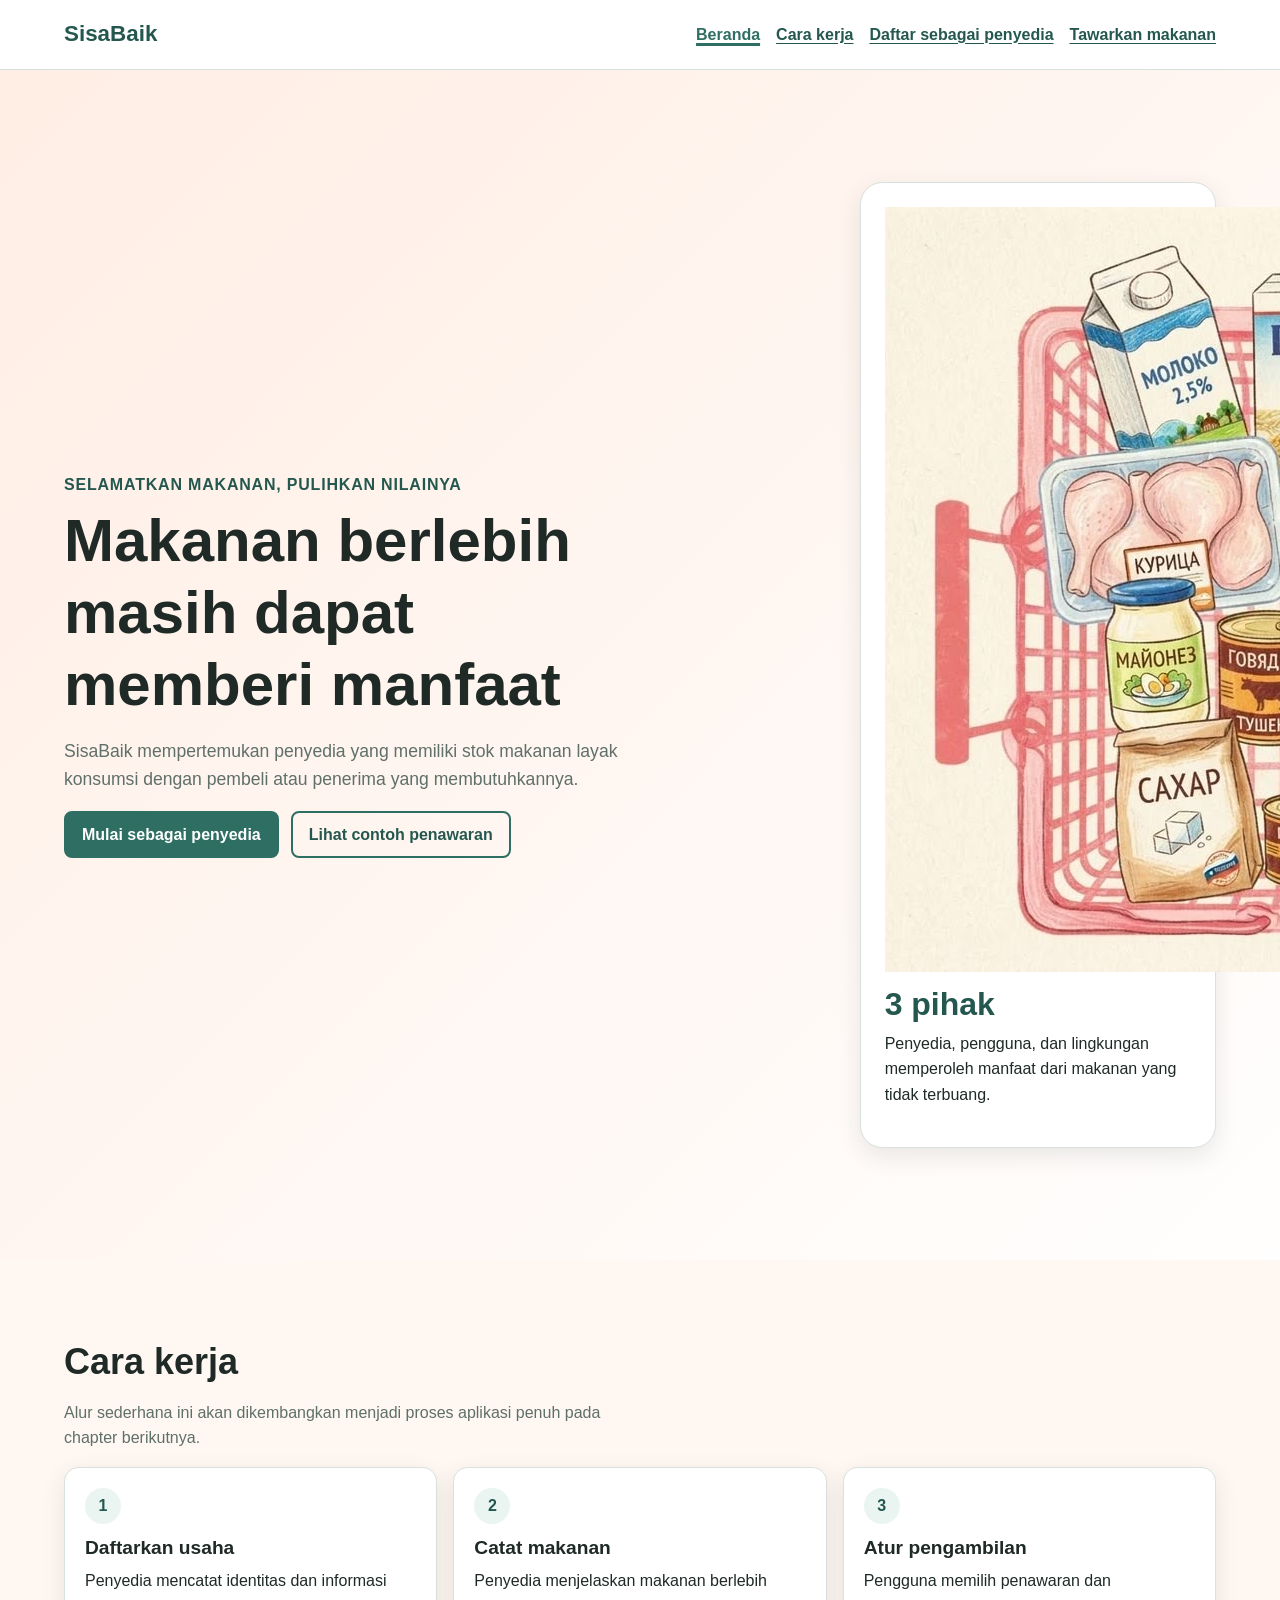
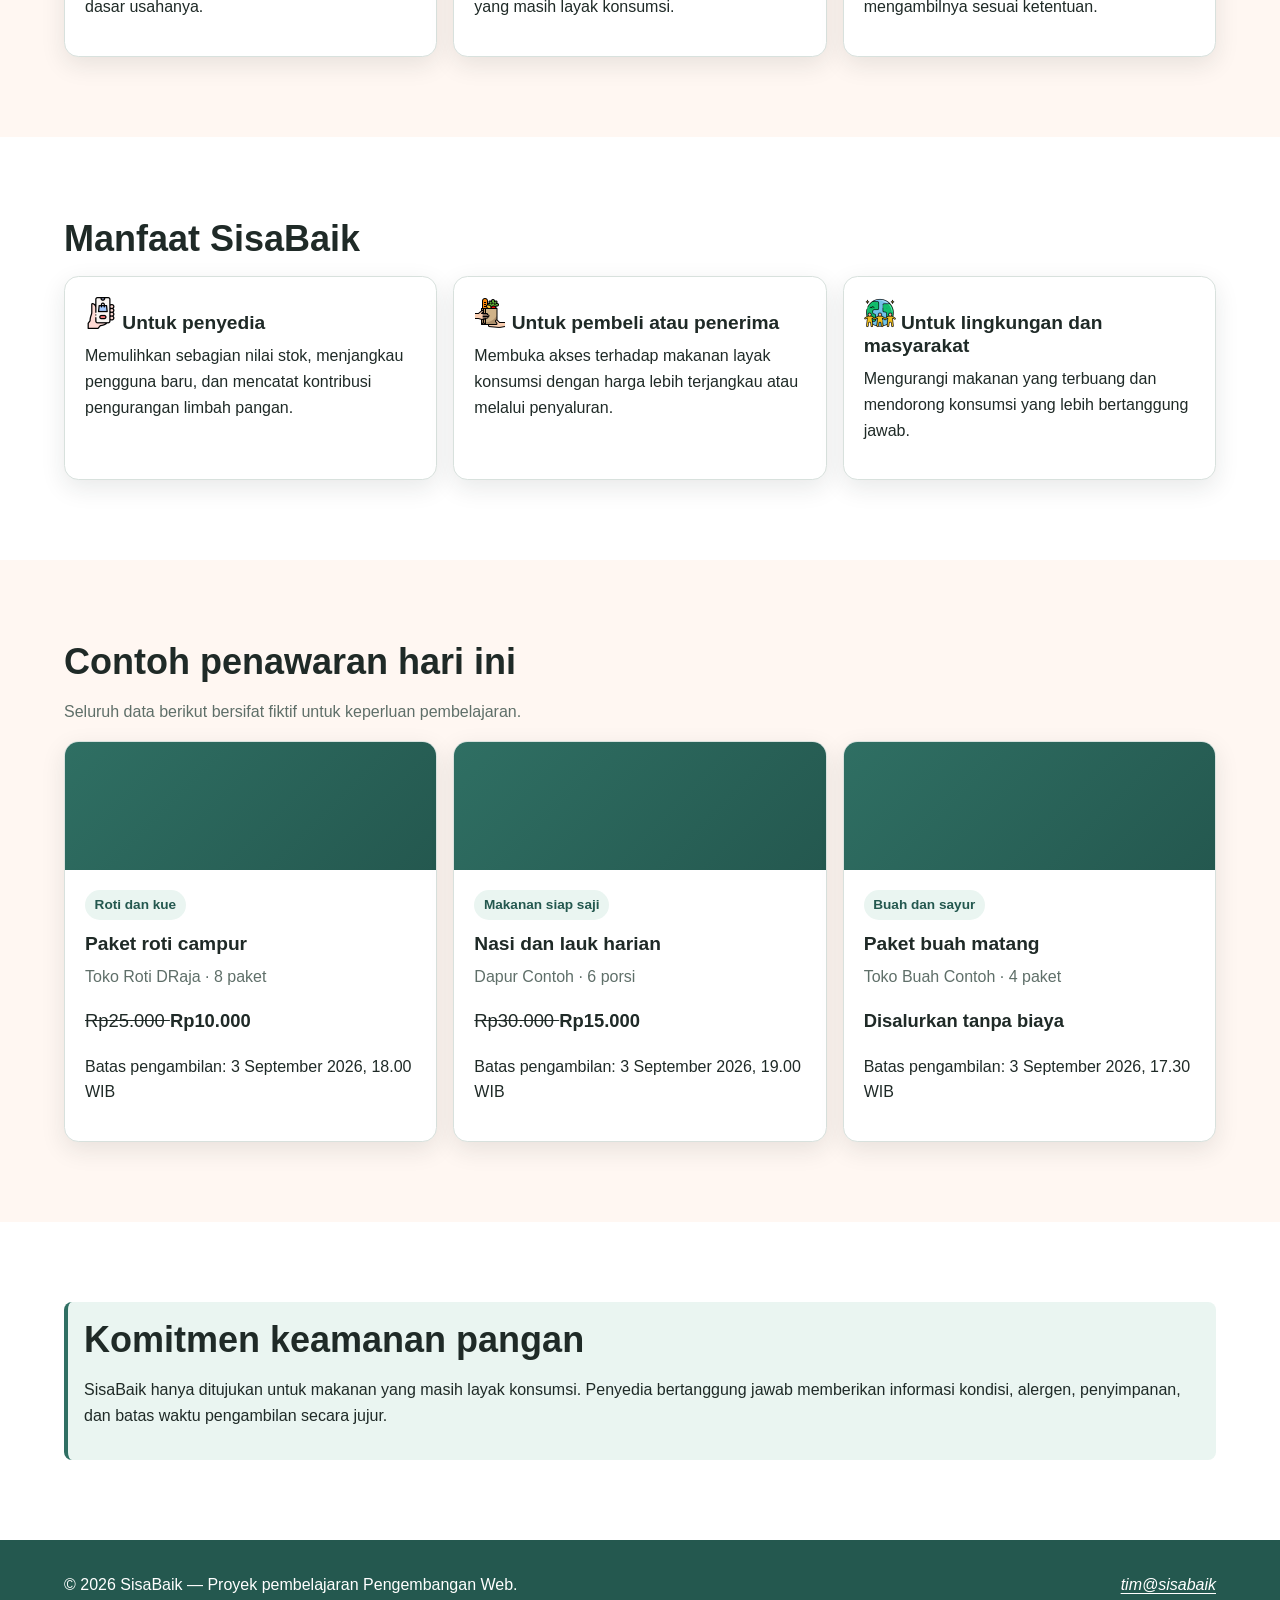
==== commit 5b805020: "style: apply responsive layout to SisaBaik pages" ====
--- a/index.html
+++ b/index.html
@@ -1,8 +1,13 @@
 <!doctype html>
 <html lang="id">
+
 <head>
     <meta charset="utf-8">
-    <meta name="viewport" content="width=device-width, initial-scale=1">
+
+    <meta
+        name="viewport"
+        content="width=device-width, initial-scale=1"
+    >
 
     <meta
         name="description"
@@ -16,11 +21,16 @@
 
 <body>
 
-    <a class="skip-link" href="#konten-utama">
+    <a
+        class="skip-link"
+        href="#konten-utama"
+    >
         Lewati ke konten utama
     </a>
 
+
     <header class="site-header">
+
         <div class="container header-layout">
 
             <p class="brand">
@@ -28,10 +38,14 @@
             </p>
 
             <nav aria-label="Navigasi utama">
+
                 <ul class="nav-list">
 
                     <li>
-                        <a href="index.html" aria-current="page">
+                        <a
+                            href="index.html"
+                            aria-current="page"
+                        >
                             Beranda
                         </a>
                     </li>
@@ -55,18 +69,26 @@
                     </li>
 
                 </ul>
+
             </nav>
 
         </div>
+
     </header>
 
 
-    <main id="konten-utama" tabindex="-1">
-
+    <main
+        id="konten-utama"
+        tabindex="-1"
+    >
+
+
+        <!-- HERO -->
         <section
             class="hero"
             aria-labelledby="judul-utama"
         >
+
             <div class="container hero-layout">
 
                 <div>
@@ -84,6 +106,7 @@
                         layak konsumsi dengan pembeli atau penerima yang
                         membutuhkannya.
                     </p>
+
 
                     <div class="button-group">
 
@@ -106,26 +129,45 @@
                 </div>
 
 
+                <!-- PANEL HERO -->
                 <aside
                     class="hero-panel"
-                    aria-label="Ilustrasi donasi makanan SisaBaik"
+                    aria-label="Ilustrasi dan ringkasan manfaat SisaBaik"
                 >
+
                     <img
+                        class="hero-image"
                         src="images/makanan-donasi.jpeg"
                         alt="Ilustrasi makanan layak konsumsi yang akan didonasikan"
-                        style="width: 100%; height: auto; display: block; border-radius: 0.9rem;"
                     >
+
+                    <div class="hero-panel__info">
+
+                        <strong>
+                            3 pihak
+                        </strong>
+
+                        <p>
+                            Penyedia, pengguna, dan lingkungan memperoleh manfaat
+                            dari makanan yang tidak terbuang.
+                        </p>
+
+                    </div>
+
                 </aside>
 
             </div>
+
         </section>
 
 
+        <!-- CARA KERJA -->
         <section
             class="section"
             id="cara-kerja"
             aria-labelledby="judul-cara-kerja"
         >
+
             <div class="container">
 
                 <h2 id="judul-cara-kerja">
@@ -137,7 +179,9 @@
                     penuh pada chapter berikutnya.
                 </p>
 
+
                 <div class="steps-grid">
+
 
                     <article class="card">
 
@@ -201,34 +245,44 @@
 
                     </article>
 
+
                 </div>
 
             </div>
+
         </section>
 
 
+        <!-- MANFAAT -->
         <section
             class="section section-alt"
             aria-labelledby="judul-manfaat"
         >
+
             <div class="container">
 
                 <h2 id="judul-manfaat">
                     Manfaat SisaBaik
                 </h2>
 
+
                 <div class="benefit-grid">
 
+
                     <article class="card">
 
                         <h3>
+
                             <img
+                                class="benefit-icon"
                                 src="images/icon-penyedia.jpeg"
                                 alt=""
                                 width="32"
-                                style="vertical-align: middle;"
+                                height="32"
                             >
+
                             Untuk penyedia
+
                         </h3>
 
                         <p>
@@ -243,13 +297,17 @@
                     <article class="card">
 
                         <h3>
+
                             <img
+                                class="benefit-icon"
                                 src="images/icon-pembeli.jpeg"
                                 alt=""
                                 width="32"
-                                style="vertical-align: middle;"
+                                height="32"
                             >
+
                             Untuk pembeli atau penerima
+
                         </h3>
 
                         <p>
@@ -263,13 +321,17 @@
                     <article class="card">
 
                         <h3>
+
                             <img
+                                class="benefit-icon"
                                 src="images/icon-social.jpeg"
                                 alt=""
                                 width="32"
-                                style="vertical-align: middle;"
+                                height="32"
                             >
+
                             Untuk lingkungan dan masyarakat
+
                         </h3>
 
                         <p>
@@ -279,17 +341,21 @@
 
                     </article>
 
+
                 </div>
 
             </div>
+
         </section>
 
 
+        <!-- PENAWARAN -->
         <section
             class="section"
             id="penawaran-contoh"
             aria-labelledby="judul-penawaran"
         >
+
             <div class="container">
 
                 <h2 id="judul-penawaran">
@@ -301,8 +367,11 @@
                     pembelajaran.
                 </p>
 
+
                 <div class="offer-grid">
 
+
+                    <!-- PENAWARAN 1 -->
                     <article class="offer-card">
 
                         <div
@@ -321,23 +390,35 @@
                             </h3>
 
                             <p class="offer-card__meta">
+
                                 Toko Roti DRaja ·
+
                                 <data value="8">
                                     8 paket
                                 </data>
+
                             </p>
 
                             <p class="offer-card__price">
-                                <del>Rp25.000</del>
-                                <strong>Rp10.000</strong>
+
+                                <del>
+                                    Rp25.000
+                                </del>
+
+                                <strong>
+                                    Rp10.000
+                                </strong>
+
                             </p>
 
                             <p>
+
                                 Batas pengambilan:
 
                                 <time datetime="2026-09-03T18:00:00+07:00">
                                     3 September 2026, 18.00 WIB
                                 </time>
+
                             </p>
 
                         </div>
@@ -345,6 +426,7 @@
                     </article>
 
 
+                    <!-- PENAWARAN 2 -->
                     <article class="offer-card">
 
                         <div
@@ -363,23 +445,35 @@
                             </h3>
 
                             <p class="offer-card__meta">
+
                                 Dapur Contoh ·
+
                                 <data value="6">
                                     6 porsi
                                 </data>
+
                             </p>
 
                             <p class="offer-card__price">
-                                <del>Rp30.000</del>
-                                <strong>Rp15.000</strong>
+
+                                <del>
+                                    Rp30.000
+                                </del>
+
+                                <strong>
+                                    Rp15.000
+                                </strong>
+
                             </p>
 
                             <p>
+
                                 Batas pengambilan:
 
                                 <time datetime="2026-09-03T19:00:00+07:00">
                                     3 September 2026, 19.00 WIB
                                 </time>
+
                             </p>
 
                         </div>
@@ -387,6 +481,7 @@
                     </article>
 
 
+                    <!-- PENAWARAN 3 -->
                     <article class="offer-card">
 
                         <div
@@ -405,40 +500,51 @@
                             </h3>
 
                             <p class="offer-card__meta">
+
                                 Toko Buah Contoh ·
+
                                 <data value="4">
                                     4 paket
                                 </data>
+
                             </p>
 
                             <p class="offer-card__price">
+
                                 <strong>
                                     Disalurkan tanpa biaya
                                 </strong>
+
                             </p>
 
                             <p>
+
                                 Batas pengambilan:
 
                                 <time datetime="2026-09-03T17:30:00+07:00">
                                     3 September 2026, 17.30 WIB
                                 </time>
+
                             </p>
 
                         </div>
 
                     </article>
 
+
                 </div>
 
             </div>
+
         </section>
 
 
+        <!-- KEAMANAN -->
         <section
             class="section section-alt"
             aria-labelledby="judul-keamanan"
         >
+
             <div class="container">
 
                 <div class="notice">
@@ -457,11 +563,14 @@
                 </div>
 
             </div>
+
         </section>
 
+
     </main>
 
 
+    <!-- FOOTER -->
     <footer class="site-footer">
 
         <div class="container footer-layout">
@@ -471,14 +580,18 @@
             </p>
 
             <address>
-                <a href="mailto:tim@sisabaik.example">
-                    tim@sisabaik.example
+
+                <a href="mailto:tim@sisabaik">
+                    tim@sisabaik
                 </a>
+
             </address>
 
         </div>
 
     </footer>
 
+
 </body>
+
 </html>
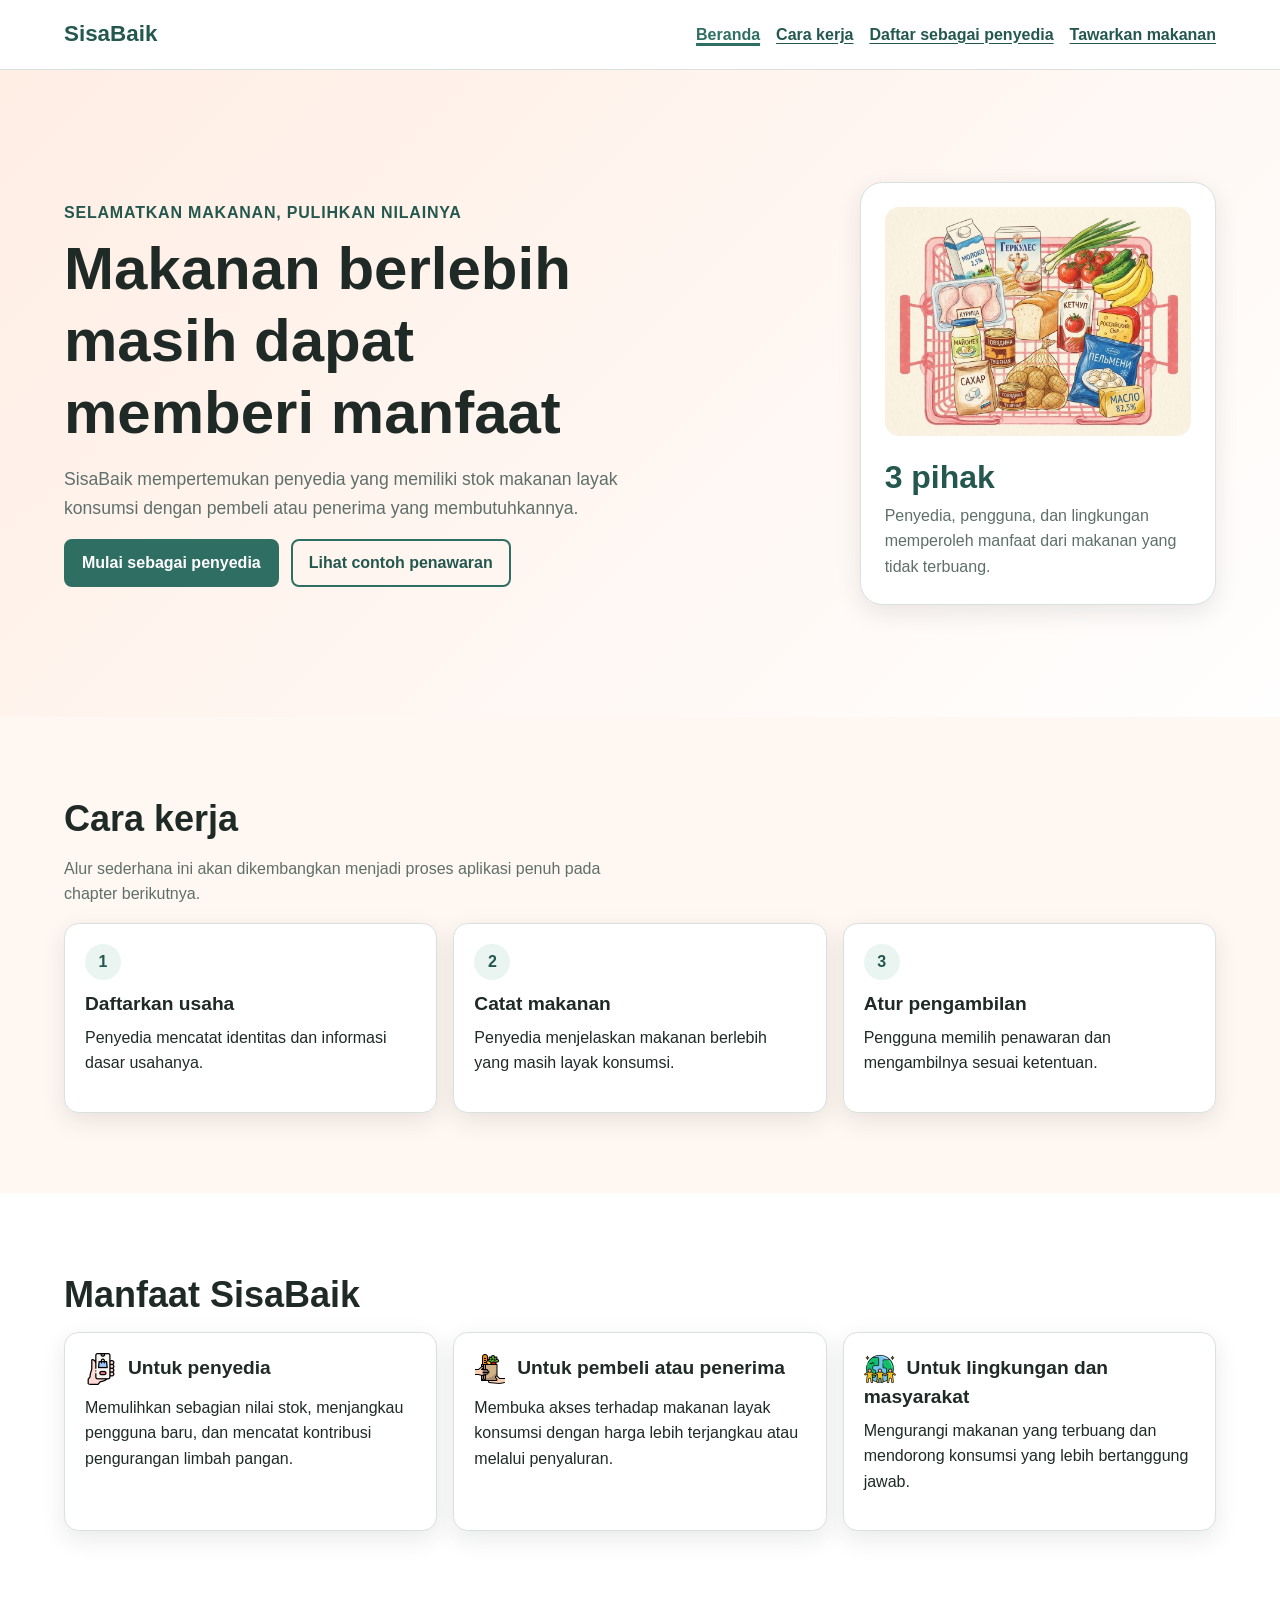
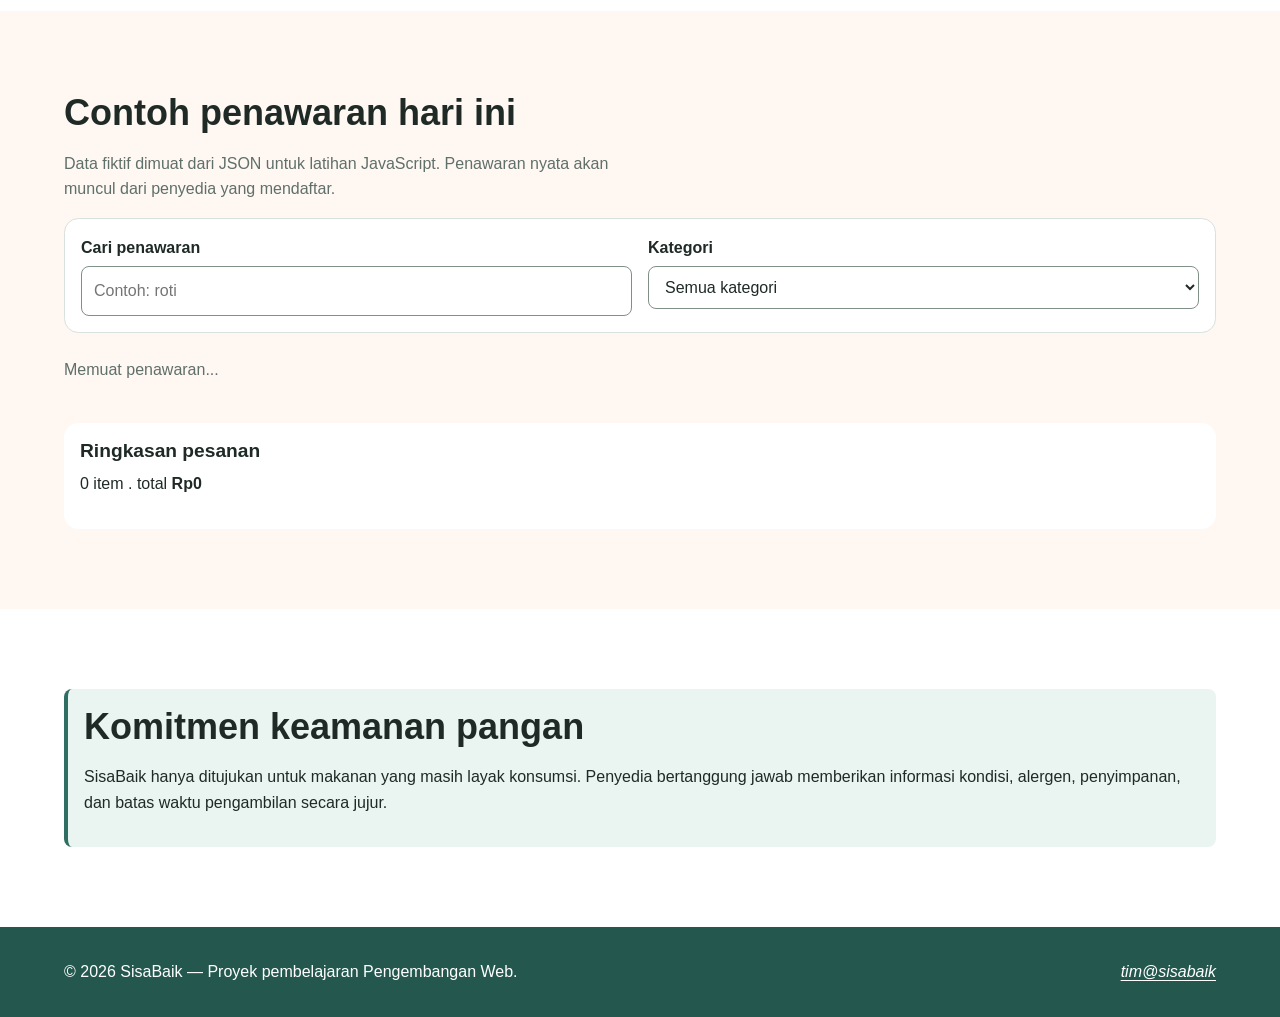
==== commit 071f7166: "feat: add JSON-powered offer catalog" ====
--- a/index.html
+++ b/index.html
@@ -17,6 +17,7 @@
     <title>Beranda | SisaBaik</title>
 
     <link rel="stylesheet" href="styles.css">
+    <script src="app.js" defer></script>
 </head>
 
 <body>
@@ -363,181 +364,85 @@
                 </h2>
 
                 <p class="section-intro">
-                    Seluruh data berikut bersifat fiktif untuk keperluan
-                    pembelajaran.
+                    Data fiktif dimuat dari JSON untuk latihan JavaScript. Penawaran nyata akan muncul dari penyedia yang mendaftar.
                 </p>
 
-
-                <div class="offer-grid">
-
-
-                    <!-- PENAWARAN 1 -->
-                    <article class="offer-card">
-
-                        <div
-                            class="offer-card__visual"
-                            aria-hidden="true"
-                        ></div>
-
-                        <div class="offer-card__content">
-
-                            <span class="badge">
-                                Roti dan kue
-                            </span>
-
-                            <h3>
-                                Paket roti campur
-                            </h3>
-
-                            <p class="offer-card__meta">
-
-                                Toko Roti DRaja ·
-
-                                <data value="8">
-                                    8 paket
-                                </data>
-
-                            </p>
-
-                            <p class="offer-card__price">
-
-                                <del>
-                                    Rp25.000
-                                </del>
-
-                                <strong>
-                                    Rp10.000
-                                </strong>
-
-                            </p>
-
-                            <p>
-
-                                Batas pengambilan:
-
-                                <time datetime="2026-09-03T18:00:00+07:00">
-                                    3 September 2026, 18.00 WIB
-                                </time>
-
-                            </p>
-
-                        </div>
-
-                    </article>
-
-
-                    <!-- PENAWARAN 2 -->
-                    <article class="offer-card">
-
-                        <div
-                            class="offer-card__visual"
-                            aria-hidden="true"
-                        ></div>
-
-                        <div class="offer-card__content">
-
-                            <span class="badge">
-                                Makanan siap saji
-                            </span>
-
-                            <h3>
-                                Nasi dan lauk harian
-                            </h3>
-
-                            <p class="offer-card__meta">
-
-                                Dapur Contoh ·
-
-                                <data value="6">
-                                    6 porsi
-                                </data>
-
-                            </p>
-
-                            <p class="offer-card__price">
-
-                                <del>
-                                    Rp30.000
-                                </del>
-
-                                <strong>
-                                    Rp15.000
-                                </strong>
-
-                            </p>
-
-                            <p>
-
-                                Batas pengambilan:
-
-                                <time datetime="2026-09-03T19:00:00+07:00">
-                                    3 September 2026, 19.00 WIB
-                                </time>
-
-                            </p>
-
-                        </div>
-
-                    </article>
-
-
-                    <!-- PENAWARAN 3 -->
-                    <article class="offer-card">
-
-                        <div
-                            class="offer-card__visual"
-                            aria-hidden="true"
-                        ></div>
-
-                        <div class="offer-card__content">
-
-                            <span class="badge">
-                                Buah dan sayur
-                            </span>
-
-                            <h3>
-                                Paket buah matang
-                            </h3>
-
-                            <p class="offer-card__meta">
-
-                                Toko Buah Contoh ·
-
-                                <data value="4">
-                                    4 paket
-                                </data>
-
-                            </p>
-
-                            <p class="offer-card__price">
-
-                                <strong>
-                                    Disalurkan tanpa biaya
-                                </strong>
-
-                            </p>
-
-                            <p>
-
-                                Batas pengambilan:
-
-                                <time datetime="2026-09-03T17:30:00+07:00">
-                                    3 September 2026, 17.30 WIB
-                                </time>
-
-                            </p>
-
-                        </div>
-
-                    </article>
-
-
-                </div>
-
+                <form
+                    class="filter-panel"
+                    id="filter-form"
+                    role="search"
+                >
+
+    <p>
+        <label for="kata-kunci">
+            Cari penawaran
+        </label>
+        <br>
+        <input
+            id="kata-kunci"
+            name="kata_kunci"
+            type="search"
+            placeholder="Contoh: roti"
+        >
+    </p>
+
+    <p>
+        <label for="filter-kategori">
+            Kategori
+        </label>
+        <br>
+
+        <select
+            id="filter-kategori"
+            name="kategori"
+        >
+            <option value="semua">
+                Semua kategori
+            </option>
+
+            <option value="makanan-siap-saji">
+                Makanan siap saji
+            </option>
+
+            <option value="roti-kue">
+                Roti dan kue
+            </option>
+
+            <option value="buah-sayur">
+                Buah dan sayur
+            </option>
+        </select>
+    </p>
+    </form>
+
+    <p
+        id="status-katalog"
+        class="status-message"
+        role="status"
+        aria-live="polite"
+    >
+        Memuat penawaran...
+    </p>
+
+    <div
+        class="offer-grid"
+        id="daftar-penawaran"
+        ></div>
+
+    <aside
+        class="cart-summary"
+        aria-labelledby="judul-ringkasan"
+    >
+    <h3 id="judul-ringkasan">Ringkasan pesanan</h3>
+
+    <p>
+        <span id="jumlah-item">0</span>
+        item . total
+        <strong id="total-pesanan">Rp0</strong>
+    </p>
+    </aside>
             </div>
-
         </section>
-
 
         <!-- KEAMANAN -->
         <section
--- a/styles.css
+++ b/styles.css
@@ -22,14 +22,17 @@
 
     --content-width: 72rem;
 }
+
 *,
 *::before,
 *::after {
     box-sizing: border-box;
 }
+
 html {
     scroll-behavior: smooth;
 }
+
 body {
     margin: 0;
     background: var(--color-background);
@@ -81,6 +84,7 @@
     outline: 0.2rem solid var(--color-accent);
     outline-offset: 0.2rem;
 }
+
 .skip-link {
     position: absolute;
     inset-block-start: 0.5rem;
@@ -92,23 +96,28 @@
     color: var(--color-surface);
     transform: translateY(-180%);
 }
+
 .skip-link:focus {
     transform: translateY(0);
 }
+
 .container {
     width: min(100% - 2rem, var(--content-width));
     margin-inline: auto;
 }
+
 .site-header {
     background: var(--color-surface);
     border-block-end: 0.0625rem solid var(--color-border);
 }
+
 .header-layout {
     display: flex;
     flex-direction: column;
     gap: 0.75rem;
     padding-block: 1rem;
 }
+
 .brand {
     margin: 0;
     color: var(--color-primary-dark);
@@ -130,10 +139,12 @@
     padding-block: 0.35rem;
     font-weight: 700;
 }
+
 .nav-list a[aria-current="page"] {
     color: var(--color-primary);
     text-decoration-thickness: 0.2em;
 }
+
 .hero {
     padding-block: clamp(3rem, 10vw, 7rem);
     background:
@@ -143,6 +154,7 @@
             rgb(255 255 255 / 92%)
         );
 }
+
 .hero-layout {
     display: grid;
     gap: 2rem;
@@ -156,11 +168,13 @@
     letter-spacing: 0.05em;
     text-transform: uppercase;
 }
+
 .lead {
     max-width: 62ch;
     color: var(--color-muted);
     font-size: 1.1rem;
 }
+
 .hero-panel {
     padding: 1.5rem;
     border: 0.0625rem solid var(--color-border);
@@ -168,11 +182,34 @@
     background: var(--color-surface);
     box-shadow: var(--shadow-card);
 }
+
 .hero-panel strong {
     display: block;
     color: var(--color-primary-dark);
     font-size: 2rem;
 }
+
+
+/* =========================================
+   TAMBAHAN GAMBAR HERO
+   ========================================= */
+
+.hero-image {
+    display: block;
+    width: 100%;
+    height: auto;
+    border-radius: var(--radius-medium);
+}
+
+.hero-panel__info {
+    margin-block-start: 1rem;
+}
+
+.hero-panel__info p {
+    margin-block-end: 0;
+    color: var(--color-muted);
+}
+
 .button-group,
 .form-actions {
     display: flex;
@@ -225,6 +262,19 @@
     background: var(--color-surface);
     box-shadow: var(--shadow-card);
 }
+
+/* =========================================
+   TAMBAHAN ICON MANFAAT
+   ========================================= */
+
+.benefit-icon {
+    display: inline-block;
+    width: 2rem;
+    height: 2rem;
+    margin-inline-end: 0.35rem;
+    vertical-align: middle;
+    border-radius: 0.35rem;
+}
 .step-number {
     display: inline-grid;
     width: 2.25rem;
@@ -307,13 +357,11 @@
     font-size: 1.1rem;
     font-weight: 700;
 }
-
 label {
     display: inline-block;
     margin-block-end: 0.35rem;
     font-weight: 700;
 }
-
 input,
 select,
 textarea {
@@ -325,17 +373,14 @@
     color: var(--color-text);
     font: inherit;
 }
-
 textarea {
     resize: vertical;
 }
-
 input:focus,
 select:focus,
 textarea:focus {
     border-color: var(--color-primary-dark);
 }
-
 input[type="checkbox"],
 input[type="radio"] {
     width: 1.1rem;
@@ -343,27 +388,22 @@
     margin: 0.2rem 0 0;
     accent-color: var(--color-primary);
 }
-
 .required-note {
     color: var(--color-muted);
 }
-
 .site-footer {
     padding-block: 2rem;
     background: var(--color-primary-dark);
     color: var(--color-surface);
 }
-
 .site-footer a {
     color: var(--color-surface);
 }
-
 .footer-layout {
     display: flex;
     flex-direction: column;
     gap: 0.5rem;
 }
-
 .footer-layout p,
 .footer-layout address {
     margin: 0;
@@ -375,35 +415,66 @@
         justify-content: space-between;
         align-items: center;
     }
-
     .hero-layout {
         grid-template-columns: minmax(0, 1.5fr) minmax(15rem, 0.7fr);
     }
-
     .steps-grid,
     .benefit-grid {
         grid-template-columns: repeat(3, minmax(0, 1fr));
     }
-
     .offer-grid {
         grid-template-columns: repeat(2, minmax(0, 1fr));
     }
-
     .footer-layout {
         flex-direction: row;
         justify-content: space-between;
         align-items: center;
     }
 }
-
 @media (min-width: 68rem) {
     .offer-grid {
         grid-template-columns: repeat(3, minmax(0, 1fr));
     }
 }
-
 @media (prefers-reduced-motion: reduce) {
     html {
         scroll-behavior: auto;
     }
 }
+
+.filter-panel {
+    display: grid;
+    gap: 1rem;
+    margin-block-end: 1.5rem;
+    padding: 1rem;
+    border: 0.0625rem solid var(--color-border);
+    border-radius: var(--radius-medium);
+    background: var(--color-surface);
+}
+
+.filter-panel p {
+    margin: 0;
+}
+
+.status-message {
+    min-height: 1.6em;
+    color: var(--color-muted);
+}
+
+.cart-summary {
+    margin-block-start: 1.5rem;
+    padding: 1rem;
+    border-radius: var(--radius-medium);
+    background: var(--color-surface);
+}
+
+.error-message {
+    color: var(--color-danger);
+    font-weight: 700;
+}
+
+@media (min-width: 48rem) {
+    .filter-panel {
+        grid-template-columns: repeat(2, minmax(0, 1fr));
+    }
+}
